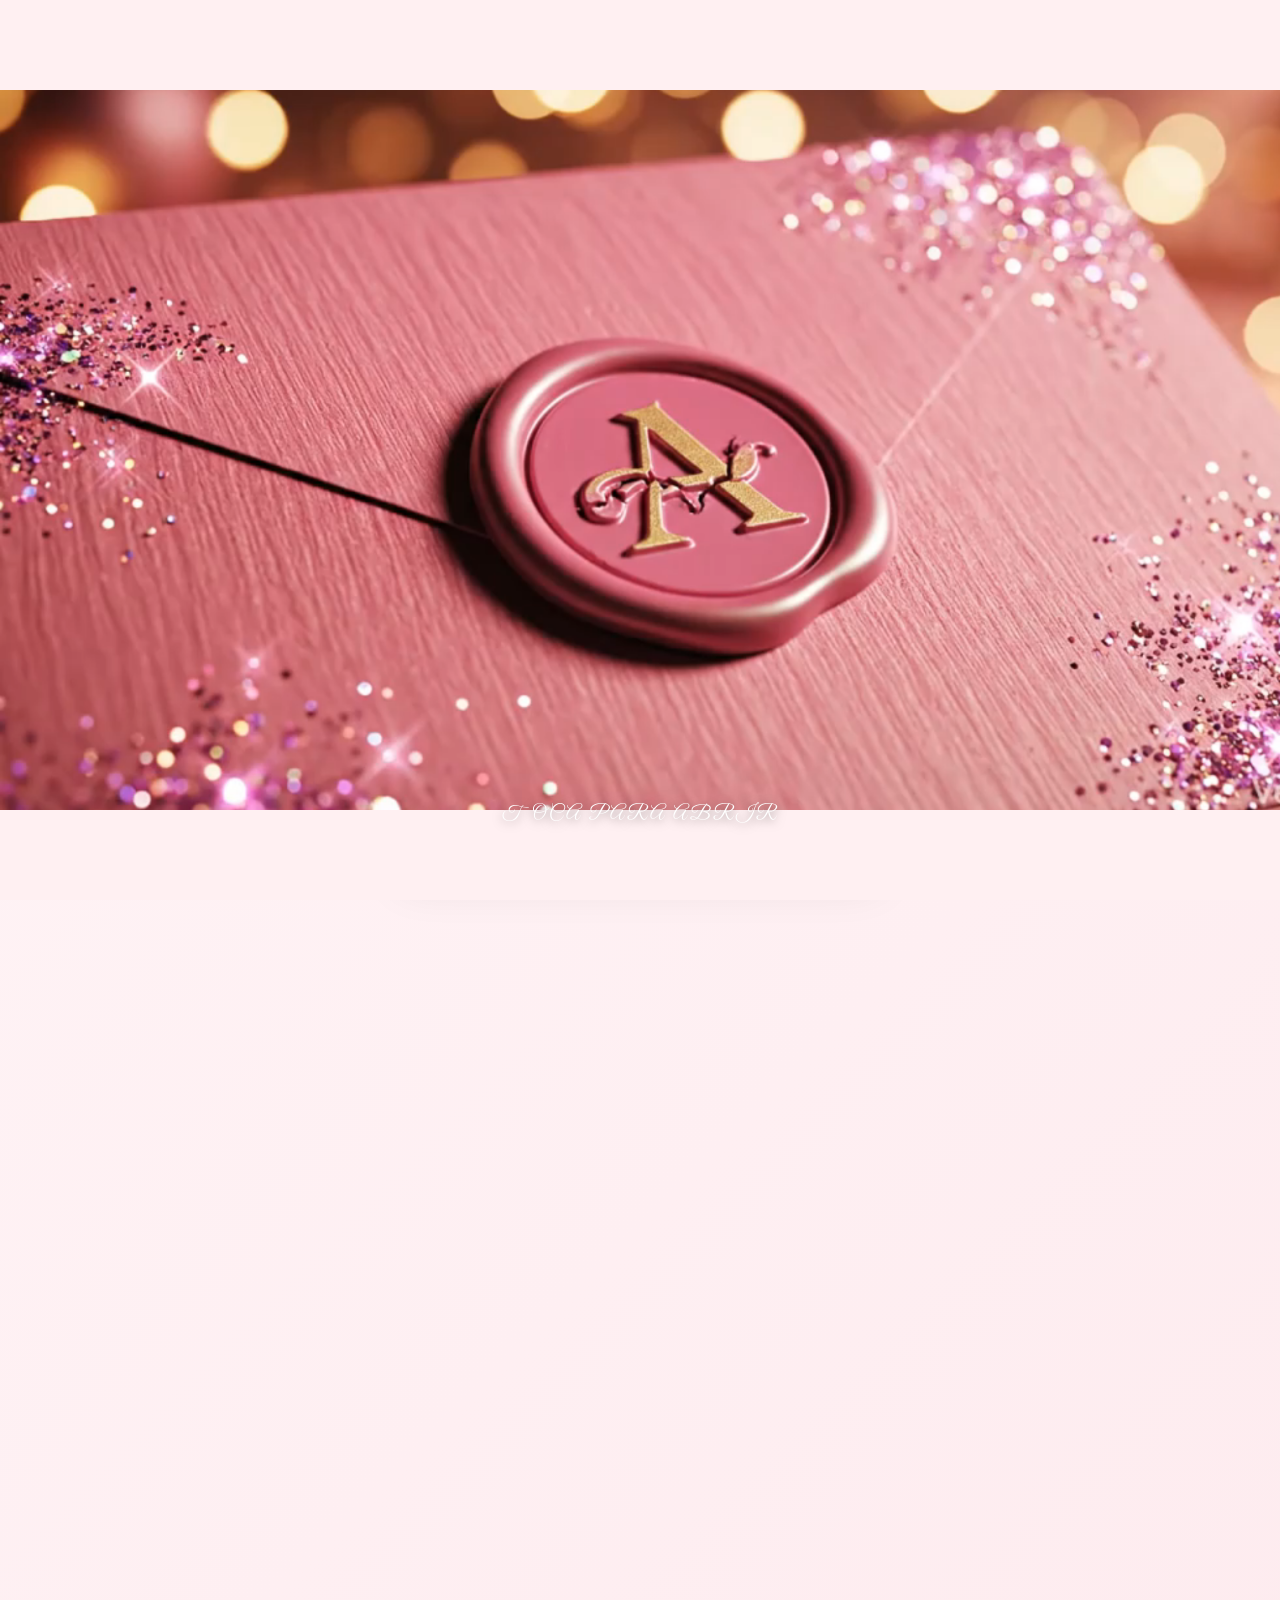
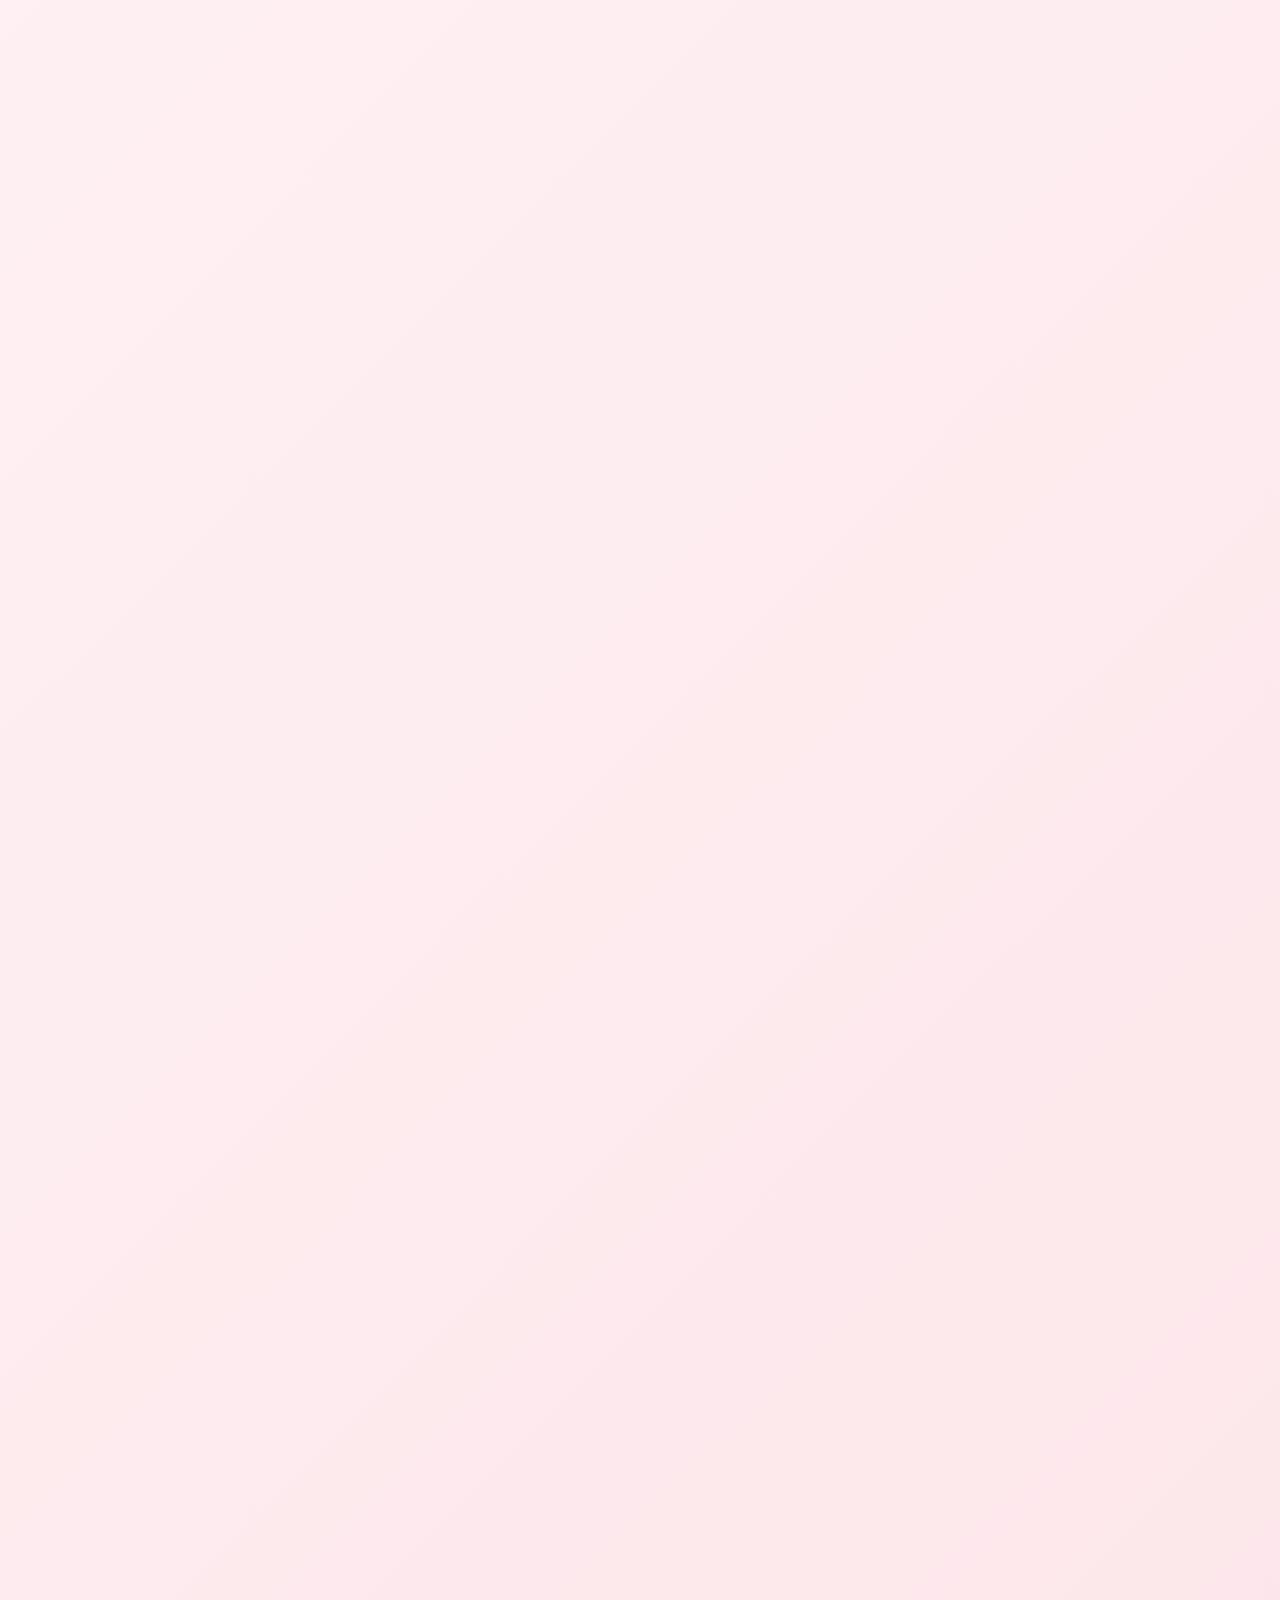
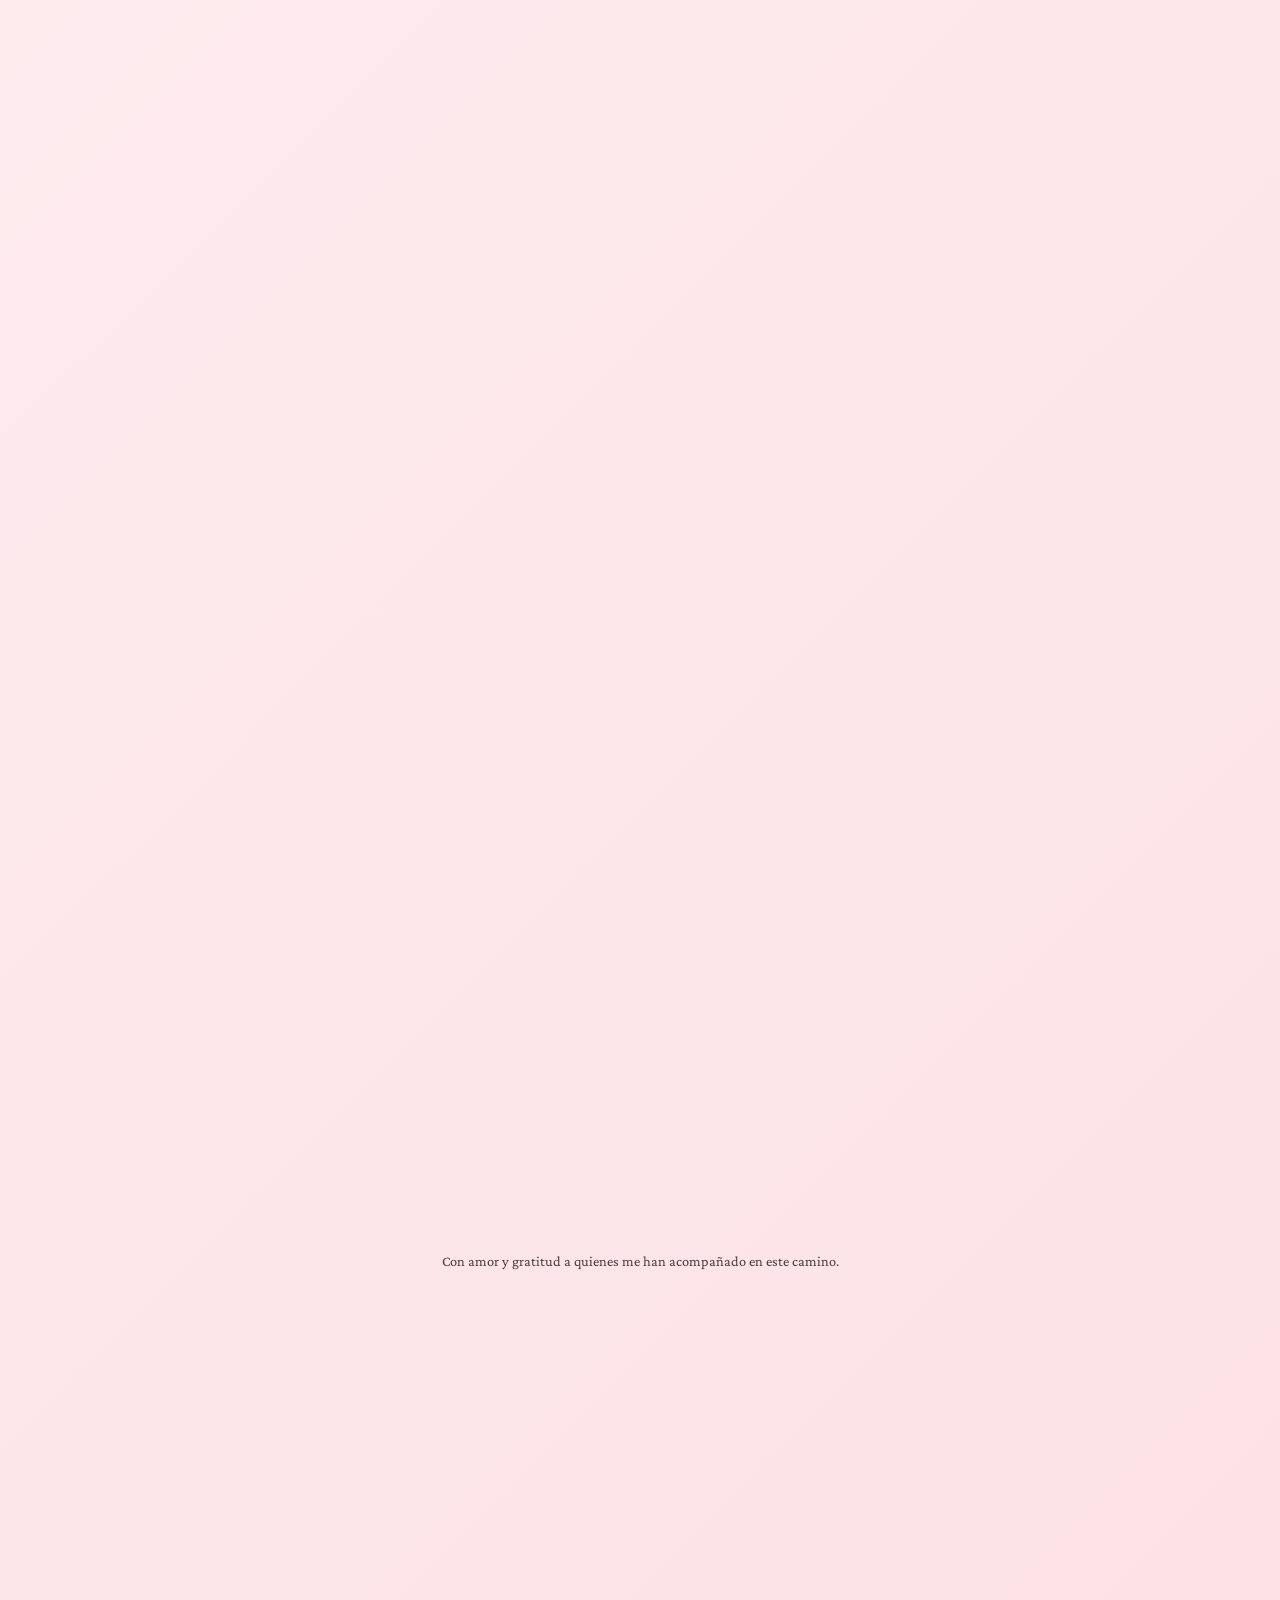
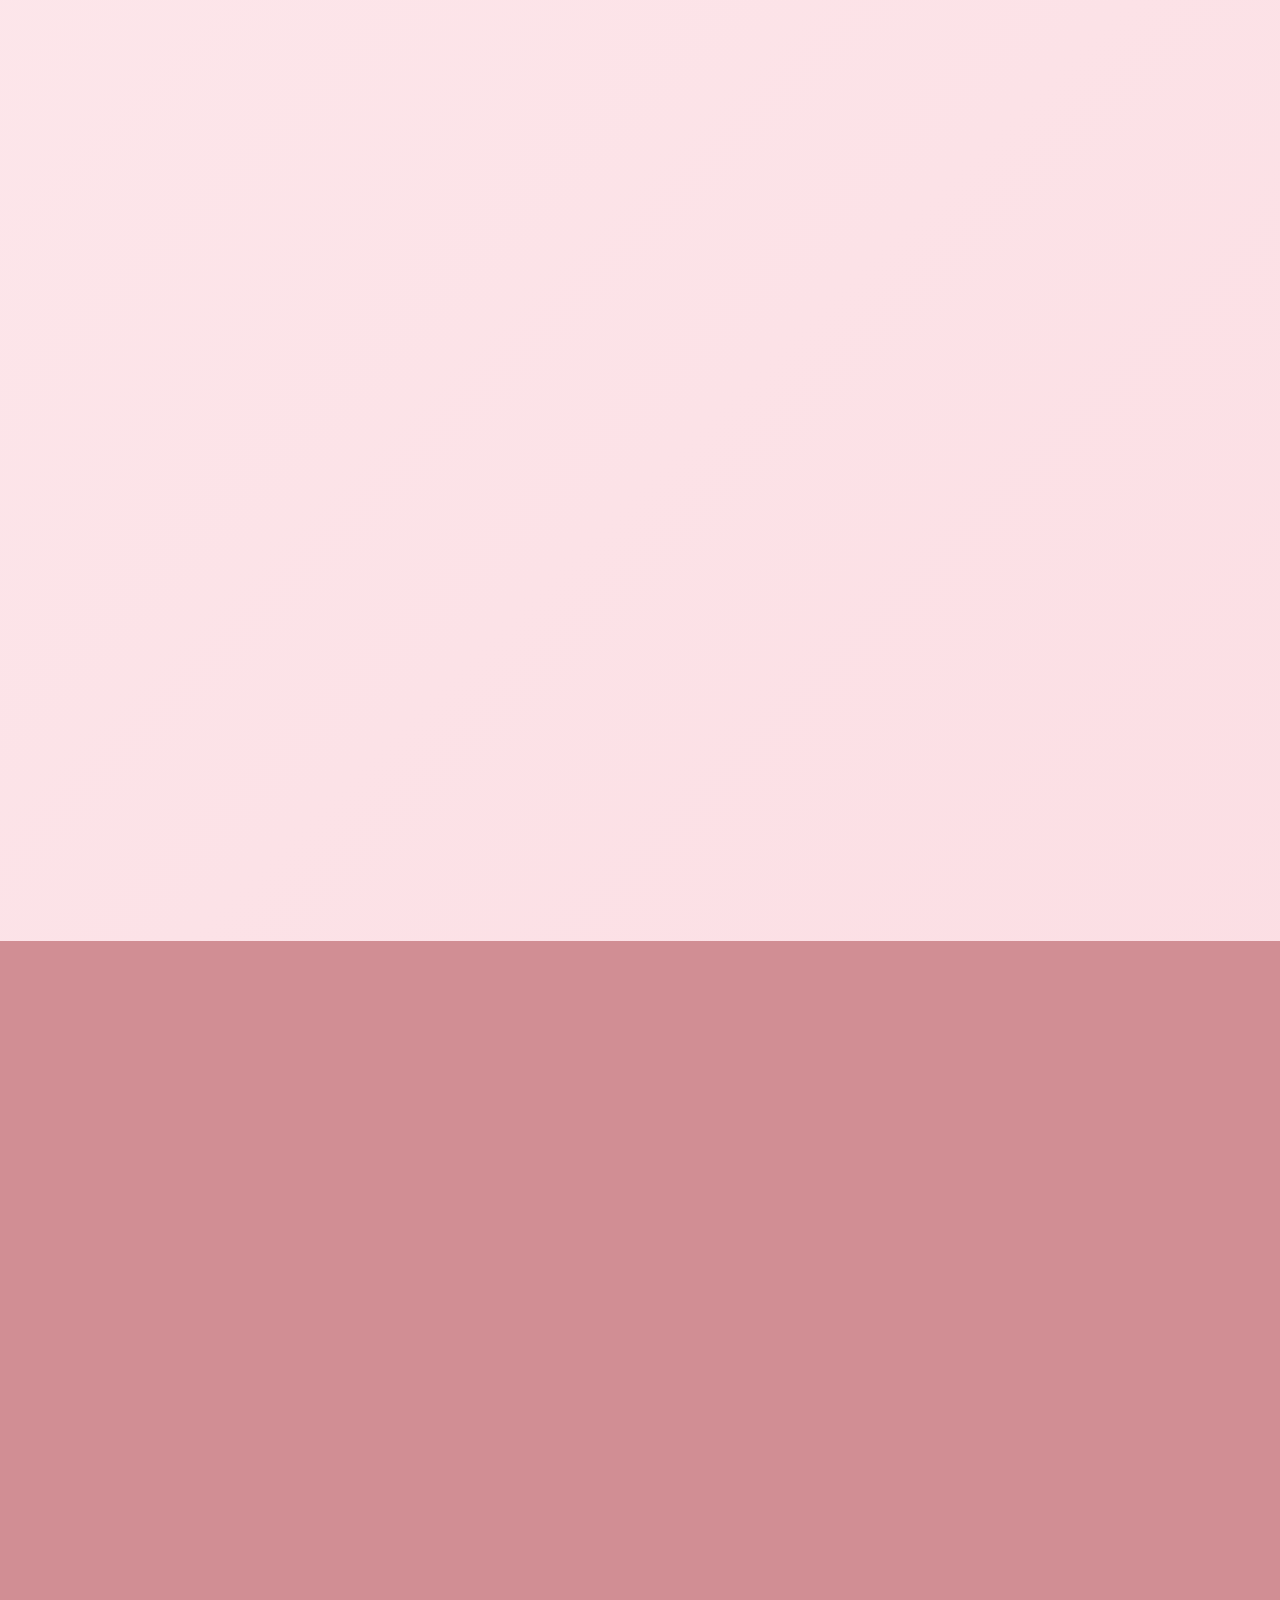
==== index.html @ c5f678ab "Restore guided tour feature adapted to current functionalities" ====
<!DOCTYPE html>
<html lang="es">
<head>
    <meta charset="UTF-8">
    <meta name="viewport" content="width=device-width, initial-scale=1.0">
    <title>Angela - Mis XV Años</title>
    
    <!-- Fonts -->
    <link rel="preconnect" href="https://fonts.googleapis.com">
    <link rel="preconnect" href="https://fonts.gstatic.com" crossorigin>
    <link href="https://fonts.googleapis.com/css2?family=Great+Vibes&family=Pinyon+Script&family=Montserrat:wght@300;400;500;600&family=Crimson+Pro:wght@400;600&display=swap" rel="stylesheet">
    
    <!-- Icons -->
    <link href="https://unpkg.com/boxicons@2.1.4/css/boxicons.min.css" rel="stylesheet">

    <!-- CSS -->
    <link rel="stylesheet" href="css/styles.css?v=final_robust">
    <!-- Driver.js CSS -->
    <link rel="stylesheet" href="https://cdn.jsdelivr.net/npm/driver.js@1.3.1/dist/driver.css"/>
    
    <!-- Meta tags SEO / Compartir -->
    <meta name="description" content="Te invito a celebrar conmigo este día tan especial. ¡Mis XV Años! - Angela Alegría">
    <meta property="og:title" content="¡Mis XV Años! - Angela Alegría">
    <meta property="og:description" content="Te invito a celebrar conmigo este día tan especial.">
    <meta property="og:image" content="https://5410m0n0c001.github.io/XVangelainvitacion/sobre.png">
    <meta property="og:image:width" content="1200">
    <meta property="og:image:height" content="630">
    <meta property="og:url" content="https://5410m0n0c001.github.io/XVangelainvitacion/">
    <meta property="og:type" content="website">
    <meta property="og:site_name" content="Invitación Angela">
    
    <!-- Twitter -->
    <meta name="twitter:card" content="summary_large_image">
    <meta name="twitter:title" content="¡Mis XV Años! - Angela Alegría">
    <meta name="twitter:description" content="Te invito a celebrar conmigo este día tan especial.">
    <meta name="twitter:image" content="https://5410m0n0c001.github.io/XVangelainvitacion/sobre.png">

    <!-- Favicon & Theme -->
    <link rel="icon" type="image/png" href="icono.png">
    <meta name="theme-color" content="#D18E94">
</head>
<body>
    
    <!-- Removed global lateral-decoration divs per section-based logic -->    
    <!-- Inline styles for old lateral logic removed -->

    <!-- Butterflies Container -->
    <div id="butterflies-container"></div>

    <!-- SOBRE DE CARTA - Pantalla de entrada -->
    <div class="envelope-screen" id="envelope-screen">
        <p class="envelope-hint">Toca para abrir</p>
        <video id="envelope-video" class="envelope-video" muted playsinline preload="auto" poster="sobre.png">
            <source src="sobre.mp4?v=final_robust" type="video/mp4">
        </video>
    </div>

    <!-- Navegación Flotante -->
    <nav class="floating-nav">
        <ul>
            <li><a href="#hero" class="active" title="Inicio"><i class='bx bx-home-heart'></i></a></li>
            <li><a href="#itinerario" title="Itinerario"><i class='bx bx-time-five'></i></a></li>
            <li><a href="#ubicacion" title="Ubicación"><i class='bx bx-map'></i></a></li>
            <li><a href="#codigo-vestimenta" title="Código"><i class='bx bx-closet' ></i></a></li>
            <li><a href="#padrinos" title="Padrinos"><i class='bx bx-group'></i></a></li>
            <li><a href="#mesa-regalos" title="Regalos"><i class='bx bx-gift'></i></a></li>
            <li><a href="#rsvp" title="Asistencia"><i class='bx bx-check-double'></i></a></li>
        </ul>
    </nav>

    <!-- Reproductor de Audio -->
    <button class="audio-btn" id="audio-btn" aria-label="Reproducir música">
        <video id="audio-btn-video" src="music2.mp4?v=final_robust" muted loop playsinline></video>
    </button>
    
    <!-- Botón Compartir Sticky -->
    <button class="share-btn-sticky" id="share-btn-sticky" aria-label="Compartir invitación">
        <img src="compartir.png" alt="Compartir" class="share-icon-img">
    </button>

    <audio id="bg-music" loop>
        <source src="music.mp3" type="audio/mpeg">
    </audio>

    <!-- Hojas decorativas flotantes -->
    <div class="leaf leaf-1"></div>
    <div class="leaf leaf-2"></div>
    <div class="leaf leaf-3"></div>

    <!-- Celebration Elements -->
    <div id="balloons-container" class="balloons-container"></div>
    <div class="sakura-container" id="sakura-container"></div>
    <audio id="celebration-sound">
        <source src="sonido.mp3" type="audio/mpeg">
    </audio>

    <main>
        <!-- SECCIÓN 1: HERO / PORTADA -->
        <section id="hero" class="hero-section">
            <div class="paper-texture-top"></div>
            
            <div class="hero-video-container">
                <!-- Video de portada (muted for autoplay, strict preloading for GitHub Pages) -->
                <video id="hero-video" class="hero-video" autoplay loop muted playsinline preload="auto">
                    <source src="portada.mp4?v=final_robust" type="video/mp4">
                </video>
            </div>

            <div class="hero-content text-center">
                <h1 class="names-cursive"><span id="type-name" class="typing-container"></span></h1>
                <p class="date-txt mt-3"><span id="type-line-2" class="typing-container"></span></p>
                
                <div class="date-highlight mt-4 mb-3">
                    <div class="day-num" style="font-size: 3.5rem; font-family: var(--font-head); line-height: 1;">18</div>
                    <div class="month-year" style="font-size: 1rem; text-transform: uppercase; letter-spacing: 2px; text-align: left; line-height: 1.2; border-left: 2px solid var(--primary-color); padding-left: 15px;">
                        Julio<br>2026
                    </div>
                </div>
            </div>
            
            <div class="paper-texture-bottom"></div>
        </section>

        <!-- Removed hero framing per user request -->

        <!-- SECCIÓN 2: CUENTA REGRESIVA -->
        <section id="fecha" class="countdown-section py-5" style="position: relative;">
            <div class="section-corner-container">
                <img src="esquinasuperiorizquierda.png" alt="" class="section-corner corner-tl">
                <img src="esquinasuperiorderecha.png" alt="" class="section-corner corner-tr">
                <img src="esquina1.png" alt="" class="section-corner corner-bl">
                <img src="esquina2.png" alt="" class="section-corner corner-br">
            </div>
            <div class="container text-center reveal">
                <h2 class="section-title text-reveal">Faltan</h2>
                <div class="countdown-container reveal">
                    <div class="time-box">
                        <span id="days" class="number">00</span>
                        <span class="label">Días</span>
                    </div>
                    <span class="colon">:</span>
                    <div class="time-box">
                        <span id="hours" class="number">00</span>
                        <span class="label">Horas</span>
                    </div>
                    <span class="colon">:</span>
                    <div class="time-box">
                        <span id="minutes" class="number">00</span>
                        <span class="label">Minutos</span>
                    </div>
                    <span class="colon">:</span>
                    <div class="time-box">
                        <span id="seconds" class="number">00</span>
                        <span class="label">Segundos</span>
                    </div>
                </div>

                <div class="calendar-dropdown-container mt-4 reveal">
                    <button class="btn-primary btn-add-calendar btn-zoom-pulse" id="calendar-btn">
                        <i class='bx bx-calendar-plus'></i> Agendar Día
                    </button>
                    <div class="calendar-options" id="calendar-options">
                        <a href="#" id="cal-google" class="cal-opt"><i class='bx bxl-google'></i> Google Calendar</a>
                        <a href="#" id="cal-outlook" class="cal-opt"><i class='bx bxl-windows'></i> Outlook</a>
                        <a href="#" id="cal-apple" class="cal-opt"><i class='bx bxl-apple'></i> Apple Calendar</a>
                    </div>
                </div>
            </div>
        </section>

        <!-- SECCIÓN 3: UBICACIÓN -->
        <section id="ubicacion" class="location-section py-5" style="position: relative;">
            <div class="section-corner-container">
                <img src="esquinasuperiorizquierda.png" alt="" class="section-corner corner-tl">
                <img src="esquinasuperiorderecha.png" alt="" class="section-corner corner-tr">
                <img src="esquina1.png" alt="" class="section-corner corner-bl">
                <img src="esquina2.png" alt="" class="section-corner corner-br">
            </div>
            <div class="container text-center reveal">
                <h2 class="section-title text-reveal">Dónde y Cuándo</h2>
                
                <div class="location-cards mt-4">
                    <div class="card event-card card-flip-up slide-in-right">
                        <div class="card-icon"><i class='bx bx-party'></i></div>
                        <h3 class="text-reveal">Recepción</h3>
                        <p class="time text-reveal">15:00 a 00:00 HRS</p>
                        <p class="place text-reveal">Jardín Villa Leona</p>
                        <p class="address text-reveal">C. San Luis 100, 62555 Jiutepec, Mor.</p>
                        
                        <!-- Botones de Acción Claros -->
                        <div class="location-actions mt-4">
                            <!-- Mapa Google Maps -->
                            <a href="https://maps.app.goo.gl/q9dAEyYGvqGTy2ja6?g_st=ac" target="_blank" class="location-btn-img reveal">
                                <span class="btn-legend mb-2">Toca para ver dirección</span>
                                <img src="ubica.png" alt="Ver Ubicación" class="zoom-hover">
                            </a>
    
                            <!-- Ubica tu mesa -->
                            <a href="mapa.html" class="btn-secondary btn-zoom-pulse reveal">
                                <i class='bx bx-cube-alt'></i> Ubica tu mesa
                            </a>
                        </div>
                    </div>
                </div>
            </div>
        </section>

        <!-- SECCIÓN: ITINERARIO -->
        <section id="itinerario" class="itinerario-section py-5" style="position: relative;">
            <div class="section-corner-container">
                <img src="esquinasuperiorizquierda.png" alt="" class="section-corner corner-tl">
                <img src="esquinasuperiorderecha.png" alt="" class="section-corner corner-tr">
                <img src="esquina1.png" alt="" class="section-corner corner-bl">
                <img src="esquina2.png" alt="" class="section-corner corner-br">
            </div>
            <div class="container text-center reveal">
                <h2 class="section-title">Minuto a Minuto</h2>
                <p class="mt-3 mb-5 text-muted">Acompáñanos en cada momento especial de nuestro gran día.</p>
                
                <div class="timeline">
                    <!-- Item 1 -->
                    <div class="timeline-item">
                        <div class="timeline-dot"></div>
                        <div class="timeline-content">
                            <i class='bx bx-church event-icon'></i>
                            <span class="time-tag">15:00 HRS</span>
                            <h3 class="event-title">Ceremonia Religiosa</h3>
                            <p class="event-desc">Misa de Acción de Gracias. Puntualidad recomendada.</p>
                        </div>
                    </div>

                    <!-- Item 2 -->
                    <div class="timeline-item">
                        <div class="timeline-dot"></div>
                        <div class="timeline-content">
                            <i class='bx bx-glass event-icon'></i>
                            <span class="time-tag">16:00 HRS</span>
                            <h3 class="event-title">Cóctel de Bienvenida</h3>
                            <p class="event-desc">Recepción y brindis de bienvenida en Jardín Villa Leona.</p>
                        </div>
                    </div>

                    <!-- Item 3 -->
                    <div class="timeline-item">
                        <div class="timeline-dot"></div>
                        <div class="timeline-content">
                            <i class='bx bx-restaurant event-icon'></i>
                            <span class="time-tag">17:00 HRS</span>
                            <h3 class="event-title">Banquete</h3>
                            <p class="event-desc">Degustación de nuestro menú seleccionado.</p>
                        </div>
                    </div>

                    <!-- Item 4 -->
                    <div class="timeline-item">
                        <div class="timeline-dot"></div>
                        <div class="timeline-content">
                            <i class='bx bx-party event-icon'></i>
                            <span class="time-tag">00:00 HRS</span>
                            <h3 class="event-title">Fin del Evento</h3>
                            <p class="event-desc">Agradecemos habernos acompañado en esta noche mágica.</p>
                        </div>
                    </div>
                </div>
            </div>
        </section>

        <!-- SECCIÓN 4: CÓDIGO DE VESTIMENTA -->
        <section id="codigo-vestimenta" class="dresscode-section py-5" style="position: relative;">
            <div class="section-corner-container">
                <img src="esquinasuperiorizquierda.png" alt="" class="section-corner corner-tl">
                <img src="esquinasuperiorderecha.png" alt="" class="section-corner corner-tr">
                <img src="esquina1.png" alt="" class="section-corner corner-bl">
                <img src="esquina2.png" alt="" class="section-corner corner-br">
            </div>
            <div class="container text-center reveal">
                <h2 class="section-title text-reveal">Código de Vestimenta</h2>
                <div class="dresscode-icon animate-dresscode-icon slide-in-left">
                    <img src="icono.png" alt="Código de Vestimenta" class="dresscode-icon-img scale-pulse">
                </div>
                <h3 class="dresscode-type mt-2">Formal (no etiqueta rigurosa)</h3>
                <p class="mt-2 text-muted">Colores libres</p>
                <p class="mt-1 text-xs" style="color: var(--accent-color); font-weight: 600;">* Se reserva el color rosa para la festejada</p>
                

            </div>
        </section>

        <!-- SECCIÓN: FAMILIA Y PADRINOS -->
        <section id="padrinos" class="padrinos-section py-5 section-fold" style="position: relative;">
            <div class="section-corner-container">
                <img src="esquinasuperiorizquierda.png" alt="" class="section-corner corner-tl">
                <img src="esquinasuperiorderecha.png" alt="" class="section-corner corner-tr">
                <img src="esquina1.png" alt="" class="section-corner corner-bl">
                <img src="esquina2.png" alt="" class="section-corner corner-br">
            </div>
             <div class="container text-center reveal-fold">
                <p class="subtitle text-sm mb-4">Con amor y gratitud a quienes me han acompañado en este camino.</p>

                <div class="padrinos-grid">
                    <!-- Mami -->
                    <div class="padrino-item reveal sequence-1">
                        <h4>Mami</h4>
                        <p>Nancy Becerra Rodriguez</p>
                    </div>

                    <!-- Abuelos -->
                    <div class="padrino-item reveal sequence-2">
                        <h4>Abuelos</h4>
                        <p>Juan Becerra Castañeda</p>
                        <p>Elia Rodriguez Suarez</p>
                    </div>

                    <!-- Padrinos -->
                    <div class="padrino-item reveal sequence-3">
                        <h4>Padrinos</h4>
                        <p>Edimael Becerra Rodriguez</p>
                        <p>Guadalupe Becerra Rodriguez</p>
                        <p>Maximino Quiñonez</p>
                    </div>
                </div>
             </div>
        </section>



        <!-- SECCIÓN 6: MESA DE REGALOS -->
        <section id="mesa-regalos" class="gifts-section py-5 text-center" style="position: relative;">
            <div class="section-corner-container">
                <img src="esquinasuperiorizquierda.png" alt="" class="section-corner corner-tl">
                <img src="esquinasuperiorderecha.png" alt="" class="section-corner corner-tr">
                <img src="esquina1.png" alt="" class="section-corner corner-bl">
                <img src="esquina2.png" alt="" class="section-corner corner-br">
            </div>
            <div class="container reveal">
                <div class="icon-large mb-3 slide-in-right">
                    <img id="gift-icon-png" src="regalo.png" alt="Regalo" class="scale-pulse" style="width: 100px; height: auto; animation: pulseLogo 3s infinite;">
                </div>
                <h2 class="section-title">Mesa de Regalos</h2>
                <p class="mt-3">Su presencia es nuestro mejor regalo, pero si desean tener un detalle con nosotros:</p>
                
                <div class="gift-options mt-4" style="display: flex; justify-content: center;">
                    <div class="gift-card reveal" style="max-width: 500px; width: 100%; border: 1px solid var(--secondary-color); background: rgba(255,255,255,0.6); backdrop-filter: blur(5px);">
                        <i class='bx bx-envelope' style="font-size: 3rem; color: var(--accent-color); margin-bottom: 15px; display: block;"></i>
                        <h4 style="font-family: var(--font-head); color: var(--primary-color); font-size: 1.8rem; margin-bottom: 10px;">Regalos pequeños o $obres</h4>
                        <p class="text-muted">Agradecemos de corazón cualquier detalle con el que deseen acompañar mi felicidad.</p>
                    </div>
                </div>

            </div>
        </section>


        <!-- SECCIÓN 7: ASISTENCIA (RSVP) -->
        <section id="rsvp" class="rsvp-section footer-section py-5 bg-dark" style="position: relative; overflow: hidden;">
            <div class="section-corner-container">
                <img src="esquinasuperiorizquierda.png" alt="" class="section-corner corner-tl">
                <img src="esquinasuperiorderecha.png" alt="" class="section-corner corner-tr">
                <img src="esquina1.png" alt="" class="section-corner corner-bl">
                <img src="esquina2.png" alt="" class="section-corner corner-br">
            </div>
            <div class="container text-center reveal text-white">
                <h2 class="section-title title-light">Confirma tu Asistencia</h2>
                <p class="mt-3 mb-4">Por favor envíanos un mensaje antes del 15 de Mayo del 2026 para confirmar tu lugar.</p>
                
                <a href="https://rsvpangela.wordpress.com/confirmacion/" target="_blank" class="rsvp-custom-btn reveal">
                    <span class="rsvp-label">Haz clic para confirmar</span>
                    <img src="confirma.png" alt="Confirmar Asistencia" class="rsvp-img-btn zoom-hover">
                </a>
            </div>
        </section>

    </main>

    <!-- Album Visor (Modal) -->
    <div id="album-visor" class="album-visor-container">
        <span class="visor-close" id="visor-close">&times;</span>
        <img class="visor-content" id="visor-img">
        <div id="visor-caption"></div>
    </div>

    <!-- Smart Landing Overlay for QR -->
    <div id="qr-camera-overlay" class="qr-overlay-screen" style="display:none;">
        <div class="qr-overlay-content">
            <h1 class="names">Angela</h1>
            <p>¡Ayúdanos a capturar este momento!</p>
            <button id="btn-qr-take-photo" class="btn-camera mt-4">
                <i class='bx bx-camera'></i> Abrir Cámara
            </button>
            <button id="btn-qr-skip" class="btn-skip mt-3">Ver Invitación</button>
        </div>
    </div>
    
    <!-- QR Code Library -->
    <script src="https://cdnjs.cloudflare.com/ajax/libs/qrcodejs/1.0.0/qrcode.min.js"></script>
    
    <!-- Driver.js -->
    <script src="https://cdn.jsdelivr.net/npm/driver.js@1.3.1/dist/driver.js.iife.js"></script>

    <!-- JS Scripts -->
    <script src="js/script.js?v=final_robust"></script>
</body>
</html>
---- css/styles.css ----
/* VARIABLES ======================================== */
:root {
    --primary-color: #D18E94; /* Dusty Pink from Reference */
    --secondary-color: #E5B8BB; /* Soft Blush */
    --accent-color: #C5A059; /* Gold/Bronze */
    --bg-color-main: #FFF0F2; /* Creamy Blush */
    --text-color: #4A3B3C; /* Dark Rose Taupe */
    --text-light: #8E7A7C;
    --white: #ffffff;
    
    --font-head: 'Great Vibes', cursive;
    --font-body: 'Crimson Pro', serif;
    --font-accent: 'Crimson Pro', serif;
    
    --transition: all 0.5s cubic-bezier(0.4, 0, 0.2, 1);
}

/* RESET & BASE ======================================== */
*, *::before, *::after {
    box-sizing: border-box !important;
}
html, body {
    margin: 0;
    padding: 0;
    overflow-x: hidden !important; /* Force no horizontal scroll */
    width: 100%; /* Use 100% instead of 100vw to avoid scrollbar width bugs causing overflow */
    position: relative;
    max-width: 100%;
    -webkit-overflow-scrolling: touch; /* Smooth momentum scroll on iOS */
}

/* CRITICAL: Prevent images/videos/elements from blocking scroll */
img, video, .corner-img, .hero-video, .gift-logo, .dresscode-icon-img,
.rsvp-img-btn, .ubica-btn-img, .qr-code-img, .photo-gallery-latest,
.photo-gallery-grid img, .store-btn-logo, .album-visor-container {
    touch-action: pan-y !important; /* Allow vertical scroll through these elements */
    -webkit-user-drag: none; /* Prevent drag on desktop */
    user-select: none;
    pointer-events: auto; /* Allow clicks, but pan-y ensures scroll works too */
}

/* Decorative non-interactive elements should NOT block scroll or clicks below them */
.corner-img, .leaf, .balloons-container, .hero-video {
    pointer-events: none !important;
}

video {
    pointer-events: none; /* Video is decorative, let scroll pass through */
}

body {
    font-family: var(--font-body);
    background: linear-gradient(135deg, #fff5f7 0%, #fbdce2 100%);
    color: var(--text-color);
    line-height: 1.6;
    touch-action: pan-y; /* Ensure scroll always works */
}

h1, h2, h3, h4, .names, .section-title {
    font-family: var(--font-head);
    font-weight: 400;
}

.names {
    color: var(--accent-color); /* Premium Gold for the full name */
    font-size: clamp(3rem, 10vw, 5rem); /* Dynamic sizing */
    letter-spacing: 1px;
}

.names {
    color: var(--accent-color); /* Premium Gold for the full name */
}

.initial-enlarged {
    text-transform: lowercase;
    display: inline-block;
    /* Color inherited from .names */
    font-size: 2.2em; /* Balanced scale */
    line-height: 0.8;
    vertical-align: baseline;
    font-weight: 300 !important;
    margin-right: -0.05em;
}

a {
    text-decoration: none;
    color: inherit;
}

ul {
    list-style: none;
}

/* UTILITIES ======================================== */
.container {
    width: 100%;
    max-width: 1000px;
    margin: 0 auto;
    padding: 0 15px;
}

@media (max-width: 768px) {
    .container {
        padding: 0 45px; /* Keeps text fully inside the lateral.png borders on mobile */
    }
}

.text-center { text-align: center; }
.mt-2 { margin-top: 15px; }
.mt-3 { margin-top: 25px; }
.mt-4 { margin-top: 40px; }
.mt-5 { margin-top: 60px; }
.mb-3 { margin-bottom: 25px; }
.mb-4 { margin-bottom: 40px; }
.py-5 { padding: 100px 0; } /* More generous breathing room for senior feel */
.text-xs { font-size: 0.8rem; }
.text-sm { font-size: 0.9rem; }
.text-muted { color: var(--text-light); }

.bg-light-green { background-color: #f2f5ef; }
.bg-dark { background-color: var(--primary-color); }

/* BUTTONS */
.btn-primary, .btn-secondary, .btn-whatsapp, .store-btn {
    display: inline-block;
    padding: 14px 35px;
    border-radius: 15px; /* Soft rounded edges as requested */
    font-family: var(--font-body);
    font-weight: 500;
    letter-spacing: 1.5px;
    text-transform: uppercase;
    font-size: 0.8rem;
    transition: var(--transition);
    cursor: pointer;
    border: none;
    position: relative;
    overflow: hidden;
}

.btn-primary {
    background-color: var(--primary-color);
    color: var(--white);
    box-shadow: 0 4px 15px rgba(209, 142, 148, 0.2);
}

.btn-primary:hover {
    background-color: var(--accent-color);
    transform: translateY(-3px);
    box-shadow: 0 8px 25px rgba(197, 160, 89, 0.3);
}

.btn-secondary {
    background-color: var(--white);
    color: var(--primary-color);
    border: 1px solid var(--secondary-color);
    display: flex;
    align-items: center;
    justify-content: center;
    gap: 8px;
    margin: 15px auto 0;
}

.location-btn-img {
    display: block;
    margin: 30px auto 0;
    text-align: center;
    transition: transform 0.4s ease;
}

.location-btn-img:hover {
    transform: scale(1.05);
}

.location-btn-img img {
    max-width: 160px !important;
    height: auto;
    mix-blend-mode: multiply; /* Helps blend with background if png has slight artifacts */
}

.btn-secondary:hover {
    background-color: var(--bg-color-main);
    transform: translateY(-2px);
}

.btn-whatsapp {
    background-color: #25D366;
    color: white;
    box-shadow: 0 4px 15px rgba(37, 211, 102, 0.3);
    display: flex;
    align-items: center;
    justify-content: center;
    gap: 8px;
    margin: 0 auto;
    width: fit-content;
}

.btn-whatsapp:hover {
    background-color: #1ebe5d;
    transform: translateY(-2px);
}

.btn-sm {
    padding: 8px 15px;
    font-size: 0.75rem;
}

/* ENVELOPE SCREEN ======================================== */
.envelope-screen {
    position: fixed;
    top: 0;
    left: 0;
    width: 100%;
    height: 100%;
    background-image: linear-gradient(rgba(255, 240, 242, 0.8), rgba(255, 240, 242, 0.8)), url('../fondopapel.jpg');
    background-color: var(--bg-color-main);
    background-size: cover;
    background-position: center;
    z-index: 9999;
    display: flex;
    flex-direction: column;
    justify-content: center;
    align-items: center;
    cursor: pointer;
    transition: opacity 1.5s ease, visibility 1.5s ease;
}

.envelope-screen.hidden {
    opacity: 0;
    visibility: hidden;
    pointer-events: none;
}

.envelope-video {
    width: 100%;
    height: 100%;
    object-fit: contain;
    background-color: transparent;
    pointer-events: none;
    /* Removed opacity: 0 to show first frame immediately */
}

.envelope-hint {
    position: absolute;
    bottom: 50px;
    left: 50%;
    transform: translateX(-50%);
    font-family: var(--font-head);
    font-size: 1.2rem;
    color: #fff;
    letter-spacing: 3px;
    text-transform: uppercase;
    text-shadow: 0 2px 10px rgba(0,0,0,0.5);
    z-index: 10;
    pointer-events: none;
    animation: hintPulse 2s ease-in-out infinite;
}

@keyframes hintPulse {
    0%, 100% { opacity: 0.8; transform: translateX(-50%) scale(1); }
    50% { opacity: 0.4; transform: translateX(-50%) scale(0.95); }
}

@media (max-width: 768px) {
    .envelope-hint {
        font-size: 0.9rem;
    }
    .envelope-video {
        height: auto;
        width: 100%;
        max-width: 95%; /* Float it nicely to avoid touching screen edges */
        object-fit: contain;
        background-color: transparent;
        border-radius: 15px; /* Premium floating card look */
        box-shadow: 0 15px 40px rgba(0,0,0,0.15);
    }
}

/* FLOATING NAV ======================================== */
.floating-nav {
    position: fixed;
    bottom: 15px;
    left: 50%;
    transform: translateX(-50%);
    background: rgba(255, 255, 255, 0.98);
    backdrop-filter: blur(15px);
    -webkit-backdrop-filter: blur(15px);
    padding: 5px 10px;
    border-radius: 50px;
    box-shadow: 0 10px 40px rgba(0,0,0,0.25);
    z-index: 9999; 
    width: fit-content;
    max-width: 95vw; 
    border: 1px solid rgba(85, 107, 47, 0.2);
    display: none; /* Initially hidden */
}

body.ui-visible .floating-nav {
    display: block;
}

@media (max-width: 768px) {
    .floating-nav {
        bottom: 10px;
        padding: 4px 6px;
    }
    .floating-nav ul {
        gap: 2px;
    }
    .floating-nav ul li a {
        font-size: 1rem;
        padding: 5px;
        width: 30px;
        height: 30px;
    }
}

.floating-nav ul {
    display: flex;
    gap: 8px; /* Tighter for mobile by default */
    justify-content: center;
    align-items: center;
}

.floating-nav a {
    display: flex;
    align-items: center;
    justify-content: center;
    width: 40px;
    height: 40px;
    border-radius: 50%;
    color: var(--text-light);
    font-size: 1.2rem;
    transition: var(--transition);
}

.floating-nav a:hover, .floating-nav a.active {
    background-color: var(--primary-color);
    color: var(--white);
    box-shadow: 0 4px 10px rgba(85, 107, 47, 0.3);
}

/* AUDIO BUTTON ======================================== */
/* AUDIO PLAYER ======================================== */
/* FLOATING ACTION BUTTONS (Audio & Share) */
.audio-btn, .share-btn-sticky {
    position: fixed;
    right: 20px;
    width: 48px;
    height: 48px;
    background-color: var(--white);
    border-radius: 50%;
    display: flex;
    justify-content: center;
    align-items: center;
    cursor: pointer;
    box-shadow: 0 4px 20px rgba(0,0,0,0.15);
    z-index: 99999;
    transition: all 0.4s cubic-bezier(0.175, 0.885, 0.32, 1.275), opacity 1s ease, visibility 1s ease;
    border: 2px solid var(--primary-color);
    /* Initial state: Hidden */
    opacity: 0;
    visibility: hidden;
    pointer-events: none;
}

.ui-visible .audio-btn, 
.ui-visible .share-btn-sticky {
    opacity: 1 !important;
    visibility: visible !important;
    pointer-events: auto !important;
}

.audio-btn { 
    top: 20px; 
    width: 195px; /* Adjust to oval shape - was 65px */
    height: 126px; /* was 42px */
    border-radius: 75px; /* Makes it pill shaped/oval - was 25px */
    padding: 0;
    overflow: hidden; /* Clips the video inside */
    background-color: #000; /* Dark background under video */
}

#audio-btn-video {
    width: 100%;
    height: 100%;
    object-fit: cover;
    pointer-events: none;
}

.share-btn-sticky { 
    top: auto; 
    bottom: 90px; /* Elevated slightly more for visibility */
    right: 20px;
    background: transparent !important;
    border: none !important;
    box-shadow: none !important;
    padding: 0;
    z-index: 9995; /* Just below floating-nav but above content */
    /* Initial state hidden via shared selector above */
}

.share-icon-img {
    width: 60px; 
    height: 60px;
    object-fit: contain;
    filter: drop-shadow(0 6px 20px rgba(0,0,0,0.5));
    transition: transform 0.3s ease;
}

/* DESKTOP RESIZE FOR SHARE ICON */
@media (min-width: 992px) {
    .share-btn-sticky {
        width: 100px;
        height: 100px;
        right: 40px;
        bottom: 120px;
    }
    .share-icon-img {
        width: 100% !important;
        height: 100% !important;
    }
}

@media (max-width: 768px) {
    .audio-btn {
        width: 70px; /* Reduced to avoid competing with hero */
        height: 45px; 
        top: 50px; /* Lowered slightly */
        right: 10px;
    }
    
    .share-icon-img {
        width: 125px; /* Stay same (Large) on mobile */
        height: 125px;
    }
}

@media (max-width: 768px) {
    .share-icon-img {
        width: 110px;
        height: 110px;
    }
}

.share-btn-sticky:hover .share-icon-img {
    transform: scale(1.1) rotate(5deg);
}

.share-icon-qr-img {
    width: 20px;
    height: 20px;
    margin-right: 8px;
    object-fit: contain;
    vertical-align: middle;
}

.audio-btn.playing {
    background-color: var(--primary-color);
    animation: pulseLoop 4s infinite;
}

/* Share button inside nav */
.share-btn-nav i {
    font-size: 1.3rem;
}

@keyframes pulseLoop {
    0% { box-shadow: 0 0 0 0 rgba(85, 107, 47, 0.4); }
    70% { box-shadow: 0 0 0 10px rgba(85, 107, 47, 0); }
    100% { box-shadow: 0 0 0 0 rgba(85, 107, 47, 0); }
}

/* Typing Effect styles */
.typing-container.active {
    visibility: visible; /* Show when reveal observer triggers */
}

.typing-cursor-blink {
    animation: cursorBlink 0.8s infinite;
}

@keyframes cursorBlink {
    0%, 100% { opacity: 1; }
    50% { opacity: 0; }
}

.typing-container::after {
    content: '|';
    margin-left: 2px;
    color: var(--primary-color);
    animation: cursorBlink 0.8s infinite;
}

.names-cursive .typing-container::after {
    display: none;
}

/* SAKURA PETAL ANIMATION ======================================== */
.sakura-container {
    position: fixed;
    top: 0;
    left: 0;
    width: 100%;
    height: 100%;
    pointer-events: none;
    z-index: 5;
    overflow: hidden;
}

.petal {
    position: absolute;
    background: #fbdce2;
    border-radius: 150% 0 150% 0;
    opacity: 0.7;
    animation: fall linear infinite;
}

@keyframes fall {
    0% {
        top: -10%;
        transform: translateX(0) rotate(0deg);
    }
    100% {
        top: 110%;
        transform: translateX(100px) rotate(360deg);
    }
}

/* Slide-In Animations */
.slide-in-left {
    opacity: 0;
    transform: translateX(-100px);
    transition: all 0.8s cubic-bezier(0.25, 0.46, 0.45, 0.94);
}

.slide-in-right {
    opacity: 0;
    transform: translateX(100px);
    transition: all 0.8s cubic-bezier(0.25, 0.46, 0.45, 0.94);
}

.active.slide-in-left, .active.slide-in-right {
    opacity: 1;
    transform: translateX(0);
}

/* Zoom-Pulse Animation */
.btn-zoom-pulse {
    opacity: 0;
    transform: scale(0);
    transition: all 0.6s cubic-bezier(0.175, 0.885, 0.32, 1.275);
}

.active.btn-zoom-pulse {
    opacity: 1;
    transform: scale(1);
    animation: pulseVibrate 2.5s infinite 1s;
}

@keyframes pulseVibrate {
    0%, 100% { transform: scale(1); }
    10% { transform: scale(1.05); }
    20% { transform: scale(1); }
    30% { transform: scale(1.03); }
    40% { transform: scale(1); }
}

/* Button & Legend styles */
.btn-legend {
    position: relative; /* Changed from absolute to flow better with image button */
    display: block;
    font-size: 0.75rem;
    color: var(--primary-color);
    font-weight: 700;
    margin: 10px auto 0;
    font-style: italic;
    letter-spacing: 0.5px;
    background: rgba(255, 255, 255, 0.7);
    padding: 4px 15px;
    border-radius: 20px;
    backdrop-filter: blur(5px);
    border: 1px solid var(--secondary-color);
    white-space: nowrap;
    opacity: 0.9;
    pointer-events: none;
    z-index: 5;
    width: fit-content;
}

.rsvp-custom-btn .btn-legend {
    bottom: 20px;
    background: rgba(0,0,0,0.6);
    color: white;
    border-color: rgba(255,255,255,0.2);
}

/* HERO SECTION ======================================== */
.hero-section {
    width: 100%;
    position: relative;
    padding: 0 !important;
    margin: 0 !important;
    overflow: visible; /* CRITICAL: Prevent title clipping on desktop */
    background-image: linear-gradient(rgba(255, 240, 242, 0.85), rgba(255, 240, 242, 0.85)), url('../fondopapel.jpg');
    background-color: var(--bg-color-main);
    background-size: cover;
    background-position: center;
    display: flex;
    flex-direction: column;
    align-items: center;
}

.hero-video-container {
    width: 100%;
    aspect-ratio: 16 / 9;
    position: relative;
    overflow: hidden;
    z-index: 1;
    background: transparent;
}

@media (max-width: 768px) {
    .hero-video-container {
        aspect-ratio: 16 / 9; /* Perfectly matches video without leaving artificial background gaps, while preventing 0-height collapse */
        width: 100vw;
        max-width: 100%;
        margin: 0;
        border-radius: 0;
        box-shadow: none;
        background: transparent;
    }
    .hero-video {
        height: auto !important; /* overrides previous height: 100% */
    }
}

.hero-video {
    width: 100%;
    height: 100%;
    display: block;
    object-fit: contain; /* Full display, no cropping */
    object-position: center;
    transition: opacity 1.5s ease;
}

.hero-content {
    background: rgba(255, 255, 255, 0.4); /* Esmerilado Translucido */
    backdrop-filter: blur(12px);
    -webkit-backdrop-filter: blur(12px);
    padding: 20px 30px;
    border-radius: 8px; /* Sharper edges as per standard luxury card styling */
    box-shadow: 0 15px 45px rgba(0,0,0,0.1);
    z-index: 10;
    width: 80%;
    max-width: 480px;
    position: absolute;
    left: 50%;
    transform: translate(-50%, -50%);
    border: 1px solid rgba(255, 255, 255, 0.7);
    text-align: center;
    transition: var(--transition);
    /* Choreographed slide-down anchor */
    animation: slideDownAnchor 2.5s cubic-bezier(0.22, 1, 0.36, 1) 1s both;
}

.names {
    color: var(--accent-color) !important;
    font-weight: 700;
}


.names-cursive {
    font-family: 'Pinyon Script', cursive;
    color: #B8913E;
    font-size: clamp(1.55rem, 4.8vw, 3rem);
    font-weight: 400;
    margin: 0 auto;
    line-height: 1.15;
    min-height: 1.2em;
    text-align: center;
    -webkit-text-stroke: 0.3px #A07830;
    text-shadow: 0 1px 3px rgba(140, 100, 30, 0.25);
}

@keyframes slideDownAnchor {
    0% { top: 30%; opacity: 0; transform: translate(-50%, -50%); }
    /* Anchors exactly at the borderline between hero and countdown */
    100% { top: 100%; opacity: 1; transform: translate(-50%, -50%); }
}

@media (max-width: 768px) {
    .hero-content {
        animation: slideDownAnchorMobile 2.5s cubic-bezier(0.22, 1, 0.36, 1) 0.5s both;
        width: 85%;
        padding: 5px 10px;
        position: absolute;
        left: 50%;
        margin-top: 0;
        transform: translate(-50%, -50%) scale(0.85);
        transform-origin: center center;
    }
    .names-cursive {
        font-size: 2.2rem;
    }
    @keyframes slideDownAnchorMobile {
        0% { top: 30%; opacity: 0; transform: translate(-50%, -50%) scale(0.65); }
        /* Anchors exactly at the borderline between hero and countdown with reduced size */
        100% { top: 100%; opacity: 1; transform: translate(-50%, -50%) scale(0.65); }
    }
}

/* Desktop refinements */
@media (min-width: 992px) {
    .hero-content {
        padding: 40px 50px;
    }
}

/* HERO BOTTOM CORNERS - REMOVED PER USER REQUEST */
.hero-bottom-corners {
    display: none;
}

/* DECORATIVE CORNERS (Standard 4-Corner System) ======================================== */
.section-corner-container {
    position: absolute;
    top: 0;
    left: 0;
    width: 100%;
    height: 100%;
    pointer-events: none;
    z-index: 5;
}

.section-corner {
    position: absolute;
    width: 15vw;
    max-width: 160px;
    height: auto;
    filter: drop-shadow(0 5px 15px rgba(0,0,0,0.08));
    opacity: 0; 
    transition: opacity 1.2s ease, transform 1.2s ease;
}

/* Intersection Observer Class */
.section-corner.reveal-corner {
    opacity: 0.9;
}

/* Orientation: Roses pointing according to user-provided images (NO TRANSFORM needed) */
.corner-tl { top: 0; left: 0; transform: none; }
.corner-tr { top: 0; right: 0; transform: none; }
.corner-bl { bottom: 0; left: 0; transform: none; }
.corner-br { bottom: 0; right: 0; transform: none; }

@media (max-width: 768px) {
    .section-corner { width: 22vw; }
}

/* DECORATIVE LATERALS (Bound to Section Corners explicitly) ======================================== */
.section-corner-container {
    position: absolute;
    top: 0; left: 0; right: 0; bottom: 0;
    pointer-events: none;
    z-index: 10;
}

/* Lateral Vines (lateral.png) - REMOVED PER USER REQUEST to eliminate desktop margins */
.section-corner-container::before,
.section-corner-container::after {
    display: none; /* Hide on all devices to match the "perfect" mobile version */
    content: '';
    position: absolute;
    top: 80px; /* offset clear from top floral frame */
    bottom: 80px; /* offset clear from bottom floral frame */
    width: 60px;
    background-image: url('../lateral.png');
    background-repeat: repeat-y;
    background-size: 100% auto;
    opacity: 0.6;
    animation: breezeEffect 12s ease-in-out infinite;
    pointer-events: none;
}




/* BODY-LEVEL FRAMING CORNERS (Escuadras) */
.body-frame {
    position: absolute;
    z-index: 5;
    pointer-events: none;
    width: 22vw;
    max-width: 200px;
    height: auto;
    filter: drop-shadow(0 5px 15px rgba(0,0,0,0.1));
    opacity: 0.9;
    animation: breezeEffect 8s ease-in-out infinite;
}

.frame-tl { top: -10px; left: -10px; }
.frame-tr { top: -10px; right: -10px; transform: scaleX(-1); }
.frame-bl { bottom: -10px; left: -10px; transform: scaleY(-1); }
.frame-br { bottom: -10px; right: -10px; transform: rotate(180deg); }

@media (max-width: 768px) {
    .body-frame { width: 35vw; max-width: 130px; }
    .corner-img { display: none !important; }
}

/* BUTTERFLY ANIMATION ======================================== */
.butterfly {
    position: fixed;
    width: 40px;
    height: auto;
    z-index: 20;
    pointer-events: none;
    opacity: 0;
}

@keyframes flyNatural {
    0% { transform: translate(0, 100vh) rotate(0deg) scale(0.5); opacity: 0; }
    10% { opacity: 0.8; }
    90% { opacity: 0.8; }
    100% { transform: translate(var(--translateX), -120vh) rotate(var(--rotate)) scale(1.2); opacity: 0; }
}

@keyframes wingFlap {
    0%, 100% { transform: scaleX(1); }
    50% { transform: scaleX(0.2); }
}

/* BREEZE EFFECT for corners/laterals */
@keyframes breezeEffect {
    0%, 100% { transform: rotate(0deg) scale(1); }
    50% { transform: rotate(1.5deg) scale(1.01); }
}

.animate-breeze {
    animation: breezeEffect 8s ease-in-out infinite;
}


/* Corner entrance animations */
.animate-corner-tl {
    animation: slideInTopLeft 1.2s cubic-bezier(0.25, 0.8, 0.25, 1) 0.5s both,
               floatCorner 4s ease-in-out 1.7s infinite;
}

.animate-corner-br {
    animation: slideInBottomRight 1.2s cubic-bezier(0.25, 0.8, 0.25, 1) 0.8s both,
               floatCornerReverse 4s ease-in-out 2s infinite;
}

@keyframes slideInTopLeft {
    0% {
        opacity: 0;
        transform: translate(-60px, -60px) scale(0.5);
    }
    100% {
        opacity: 1;
        transform: translate(0, 0) scale(1);
    }
}

@keyframes slideInBottomRight {
    0% {
        opacity: 0;
        transform: translate(60px, 60px) scale(0.5) scaleX(-1);
    }
    100% {
        opacity: 1;
        transform: translate(0, 0) scale(1) scaleX(-1);
    }
}

@keyframes floatCorner {
    0%, 100% { transform: translate(0, 0) scale(1); }
    50% { transform: translate(3px, 3px) scale(1.02); }
}

@keyframes floatCornerReverse {
    0%, 100% { transform: translate(0, 0) scale(1) scaleX(-1); }
    50% { transform: translate(-3px, -3px) scale(1.02) scaleX(-1); }
}

/* Torn paper effect placeholders (using SVG backgrounds generally, but using borders for simplicity first) */
.paper-texture-top, .paper-texture-bottom, .paper-rip-top, .paper-rip-bottom {
    position: absolute;
    left: 0;
    width: 100%;
    height: 30px;
    z-index: 10;
    pointer-events: none;
}
/* We simulate a torn edge using a repeating radial gradient */
.paper-rip-top {
    top: -15px;
    background: radial-gradient(circle at 10px 0, transparent 10px, var(--bg-color-main) 11px);
    background-size: 20px 20px;
    background-position: 0 15px;
    background-repeat: repeat-x;
}
.paper-rip-bottom {
    bottom: -15px;
    background: radial-gradient(circle at 10px 20px, transparent 10px, var(--bg-color-main) 11px);
    background-size: 20px 20px;
    background-position: 0 -5px;
    background-repeat: repeat-x;
}

.countdown-section {
    background: linear-gradient(var(--bg-color-main), var(--white)); /* Remove 404 image */
    background-size: cover;
    background-position: center;
    background-attachment: fixed;
}

/* RSVP IMPROVED */
.rsvp-custom-btn {
    position: relative;
    display: inline-block !important;
    margin: 30px auto !important;
    text-align: center !important;
    cursor: pointer;
    animation: imgPulse 2.5s ease-in-out infinite;
}

.rsvp-img-btn {
    width: 100%;
    max-width: 450px;
    height: auto;
    display: block;
    transition: transform 0.3s ease;
}

.rsvp-label {
    position: absolute;
    top: 50%;
    left: 50%;
    transform: translate(-50%, -50%);
    background: rgba(0, 0, 0, 0.55);
    backdrop-filter: blur(4px);
    -webkit-backdrop-filter: blur(4px);
    color: white;
    padding: 10px 22px;
    border-radius: 25px;
    font-size: 0.85rem;
    font-weight: 700;
    white-space: nowrap;
    letter-spacing: 1.5px;
    text-transform: uppercase;
    box-shadow: 0 4px 15px rgba(0,0,0,0.3);
    pointer-events: none;
    z-index: 10;
}

@keyframes imgPulse {
    0%, 100% { transform: scale(1); }
    50% { transform: scale(1.05); filter: drop-shadow(0 8px 25px rgba(197, 160, 89, 0.5)); }
}

/* Desktop reduction for rsvp */
@media (min-width: 992px) {
    .rsvp-img-btn {
        max-width: 180px !important;
    }
}

.location-btn-img {
    display: inline-block;
    max-width: 220px;
    transition: transform 0.4s cubic-bezier(0.175, 0.885, 0.32, 1.275);
}

.zoom-hover:hover {
    transform: scale(1.08);
    filter: drop-shadow(0 15px 30px rgba(0,0,0,0.3));
}

/* GIFTS SECTION ======================================== */
.gifts-section {
    position: relative;
    z-index: 10; /* Ensure logos are above the decorative background */
}

.gifts-section .container {
    position: relative;
    z-index: 12;
}

.liverpool-logo, .palacio-logo {
    z-index: 15;
    position: relative;
}

.footer-names h3 {
    color: var(--accent-color);
    font-size: 3rem;
    letter-spacing: 4px;
    font-weight: 700;
    margin-bottom: 0;
    text-shadow: 0 4px 15px rgba(0,0,0,0.8), 0 0 30px rgba(0,0,0,0.5); /* Extreme shadow */
}

.text-muted-light {
    color: var(--white);
    opacity: 1;
    font-weight: 600;
    text-shadow: 1px 1px 10px rgba(0,0,0,0.9);
}

.footer-coordination {
    color: var(--white);
    opacity: 1 !important;
}

.footer-coordination p {
    font-weight: 600;
}

@media (max-width: 768px) {
    .names { font-size: 2.2rem; } /* Aggressively smaller */
    
    .footer-names h3 { font-size: 2.22rem; }
    
    .rsvp-custom-btn {
        max-width: 90% !important;
        margin: 0 auto;
    }



    .corner-img {
        width: 50px;
        opacity: 0.7;
    }

    .dresscode-icon-img {
        width: 90px;
    }

    .floating-nav a {
        width: 28px;
        height: 28px;
        font-size: 0.85rem;
    }

    .floating-nav ul {
        gap: 1px;
        padding: 0;
        margin: 0;
    }

    /* SPECIFIC MOBILE FIXES FOR QR AND VISOR */
    .qr-container-wrapper {
        max-width: 180px !important; /* Forces mobile-only small size */
        padding: 15px !important;
        margin: 0 auto;
    }

    .photo-gallery-latest {
        max-width: 100% !important; /* Full width on mobile */
        width: calc(100% - 30px) !important;
        margin: 0 auto;
    }
}

/* For ultra-narrow screens like iPhone SE/5 */
@media (max-width: 360px) {
    .names { font-size: 1.8rem; }
    .floating-nav a {
        width: 30px;
        height: 30px;
        font-size: 0.8rem;
    }
    .floating-nav ul {
        gap: 2px;
    }
    .footer-names h3 { font-size: 1.8rem; }
}

.date-txt {
    font-style: italic;
    font-family: var(--font-head);
    color: var(--text-light);
    font-size: 1.5rem;
    margin-top: 35px !important;
    margin-bottom: 5px !important;
}

.date-highlight {
    margin-top: 5px !important;
    display: flex;
    align-items: center;
    justify-content: center;
    gap: 15px;
    color: var(--primary-color);
}

.date-highlight .day {
    font-size: 3.5rem;
    font-family: var(--font-head);
    line-height: 1;
}

.date-highlight .month-year {
    font-size: 1rem;
    text-transform: uppercase;
    letter-spacing: 2px;
    text-align: left;
    line-height: 1.2;
    border-left: 2px solid var(--primary-color);
    padding-left: 15px;
}

/* SECTION TITLES */
.section-title {
    font-size: 2.5rem;
    color: var(--primary-color);
    position: relative;
    display: inline-block;
    padding-bottom: 10px;
}

.section-title::after {
    content: '';
    position: absolute;
    bottom: 0;
    left: 50%;
    transform: translateX(-50%);
    width: 60px;
    height: 2px;
    background-color: var(--accent-color);
}

.title-light {
    color: var(--white);
}

.title-light::after {
    background-color: var(--white);
}

/* COUNTDOWN SECTION ======================================== */
.countdown-container {
    display: flex;
    justify-content: center;
    align-items: center;
    gap: 15px;
    margin-top: 30px;
}

.time-box {
    display: flex;
    flex-direction: column;
    align-items: center;
    background: var(--white);
    padding: 15px 20px;
    border-radius: 10px;
    min-width: 80px;
    box-shadow: 0 10px 20px rgba(0,0,0,0.05);
    border: 1px solid rgba(85, 107, 47, 0.1);
}

.time-box .number {
    font-size: 2rem;
    font-family: var(--font-head);
    color: var(--primary-color);
    line-height: 1;
}

.time-box .label {
    font-size: 0.7rem;
    text-transform: uppercase;
    letter-spacing: 1px;
    color: var(--text-light);
    margin-top: 5px;
}

.colon {
    font-size: 2rem;
    font-family: var(--font-head);
    color: var(--primary-color);
    margin-bottom: 20px; /* alignment visual tweak */
}

@media (max-width: 500px) {
    .countdown-container { gap: 5px; }
    .time-box { min-width: 60px; padding: 10px; }
    .time-box .number { font-size: 1.5rem; }
    .time-box .label { font-size: 0.6rem; }
}

/* CALENDAR DROPDOWN */
.calendar-dropdown-container {
    position: relative;
    display: inline-block;
}

.calendar-options {
    display: none;
    position: absolute;
    top: 100%;
    left: 50%;
    transform: translateX(-50%);
    background: white;
    min-width: 200px;
    box-shadow: 0 10px 25px rgba(0,0,0,0.15);
    border-radius: 10px;
    padding: 10px 0;
    z-index: 100;
    margin-top: 10px;
    animation: fadeInDown 0.3s ease;
}

.calendar-options.active {
    display: block;
}

.cal-opt {
    display: flex;
    align-items: center;
    padding: 12px 20px;
    color: var(--text-color);
    text-decoration: none;
    transition: background 0.3s;
    font-size: 0.9rem;
    gap: 10px;
}

.cal-opt i {
    font-size: 1.2rem;
    color: var(--primary-color);
}

.cal-opt:hover {
    background: #f7f9f4;
    color: var(--primary-color);
}

@keyframes fadeInDown {
    from { opacity: 0; transform: translateX(-50%) translateY(-10px); }
    to { opacity: 1; transform: translateX(-50%) translateY(0); }
}

/* LOCATION SECTION ======================================== */
.location-cards {
    display: flex;
    flex-wrap: wrap;
    gap: 30px;
    justify-content: center;
    align-items: flex-start;
    width: 100%;
    max-width: 1000px;
    margin: 40px auto 0;
}

.card.event-card {
    flex: 1;
    min-width: 300px;
    max-width: 450px;
}

.event-card {
    background: transparent !important;
    padding: 30px 20px;
    border-radius: 0 !important;
    box-shadow: none !important;
    transition: var(--transition);
    position: relative;
    overflow: hidden;
    color: var(--text-color);
}

.event-card::before {
    content: '';
    position: absolute;
    top: 0; left: 0; width: 100%; height: 5px;
    background-color: var(--primary-color);
}

.event-card:hover {
    transform: translateY(-5px);
    box-shadow: 0 20px 40px rgba(85, 107, 47, 0.1);
}

.card-icon {
    font-size: 2.5rem;
    color: var(--accent-color);
    margin-bottom: 15px;
}

.event-card h3 {
    font-size: 1.5rem;
    color: var(--text-color);
    margin-bottom: 10px;
}

.event-card .time {
    font-weight: 600;
    color: var(--primary-color);
    margin-bottom: 5px;
}

.event-card .place {
    font-family: var(--font-head);
    font-size: 1.2rem;
}

.event-card .address {
    font-size: 0.9rem;
    color: var(--text-light);
    margin-bottom: 20px;
}

/* DRESSCODE SECTION ======================================== */
.dresscode-icon {
    margin-top: 30px;
}

.dresscode-icon-img {
    width: 160px;
    height: auto;
    display: inline-block;
    filter: drop-shadow(0 4px 12px rgba(85, 107, 47, 0.2));
}

.animate-dresscode-icon {
    animation: fadeInScale 1s cubic-bezier(0.25, 0.8, 0.25, 1) 0.3s both;
}

.animate-dresscode-icon .dresscode-icon-img {
    animation: gentleBounce 3s ease-in-out 1.3s infinite;
}

@keyframes fadeInScale {
    0% {
        opacity: 0;
        transform: scale(0.5) rotate(-10deg);
    }
    100% {
        opacity: 1;
        transform: scale(1) rotate(0deg);
    }
}

@keyframes gentleBounce {
    0%, 100% { transform: translateY(0) scale(1); }
    50% { transform: translateY(-8px) scale(1.03); }
}

.dresscode-type {
    font-size: 1.3rem;
    color: var(--text-color);
}

.color-palette {
    display: flex;
    justify-content: center;
    gap: 15px;
}

.color-swatch {
    width: 40px;
    height: 40px;
    border-radius: 50%;
    box-shadow: 0 4px 10px rgba(0,0,0,0.1);
    display: flex;
    align-items: center;
    justify-content: center;
}

.no-color {
    position: relative;
}

.no-color .no-text {
    font-size: 1.5rem;
    font-weight: bold;
}

/* REDUNDANT BLOCK REMOVED */

/* FAMILIA SECTION ======================================== */
.familia-section {
    background: linear-gradient(180deg, var(--bg-color-main) 0%, #f2f5ef 100%);
}

.familia-group {
    margin: 25px auto;
    max-width: 400px;
    padding: 25px 20px;
    background: rgba(255, 255, 255, 0.7);
    backdrop-filter: blur(8px);
    -webkit-backdrop-filter: blur(8px);
    border-radius: 16px;
    border: 1px solid rgba(85, 107, 47, 0.12);
    box-shadow: 0 8px 25px rgba(85, 107, 47, 0.08);
    transition: transform 0.4s ease, box-shadow 0.4s ease;
}

.familia-group:hover {
    transform: translateY(-4px);
    box-shadow: 0 12px 35px rgba(85, 107, 47, 0.14);
}

.familia-icon {
    font-size: 2rem;
    color: var(--accent-color);
    margin-bottom: 8px;
}

.mama-group .familia-icon i {
    color: #d4879c;
}

.familia-role {
    font-family: var(--font-head);
    font-size: 1.4rem;
    color: var(--primary-color);
    margin-bottom: 8px;
    letter-spacing: 1px;
}

.familia-name {
    font-family: var(--font-body);
    font-size: 1.05rem;
    color: var(--text-color);
    font-weight: 500;
    margin: 0;
    line-height: 1.6;
}

.familia-ampersand {
    display: block;
    font-family: var(--font-head);
    font-size: 1.4rem;
    color: var(--accent-color);
    margin: 2px 0;
    opacity: 0.7;
}

.abuelos-names {
    display: flex;
    flex-direction: column;
    align-items: center;
}

/* SECTIONS ======================================== */
/* PADRINOS SECTION ======================================== */
.padrinos-grid {
    display: grid;
    grid-template-columns: repeat(auto-fit, minmax(200px, 1fr));
    gap: 20px;
    margin-top: 30px;
}

.padrino-item {
    background: var(--white);
    padding: 20px;
    border-radius: 10px;
    box-shadow: 0 5px 15px rgba(0,0,0,0.05);
}

.padrino-item h4 {
    color: var(--primary-color);
    font-size: 1.1rem;
    margin-bottom: 5px;
    border-bottom: 1px dotted rgba(85, 107, 47, 0.3);
    padding-bottom: 5px;
    display: inline-block;
}

.padrino-item p {
    font-size: 0.95rem;
    color: var(--text-color);
}

/* GIFTS SECTION ======================================== */
.gift-options {
    display: grid;
    grid-template-columns: repeat(auto-fit, minmax(300px, 1fr));
    gap: 30px;
}

.gift-card {
    background: var(--white);
    padding: 30px;
    border-radius: 15px;
    box-shadow: 0 10px 20px rgba(0,0,0,0.05);
    border: 1px solid rgba(85, 107, 47, 0.1);
}

.gift-card h4 {
    font-size: 1.3rem;
    color: var(--text-color);
    margin-bottom: 20px;
}





@keyframes pulseLogo {
    0% { transform: scale(1); }
    50% { transform: scale(1.03); box-shadow: 0 8px 20px rgba(85, 107, 47, 0.12); }
    100% { transform: scale(1); }
}

/* ALBUM DINÁMICO (VISOR DE VIDEO) ======================================== */
.album-section {
    background: linear-gradient(180deg, #f2f5ef 0%, var(--bg-color-main) 100%);
}

.album-visor-container {
    position: relative;
    width: 100%;
    max-width: 500px;
    margin: 0 auto;
    border-radius: 20px;
    overflow: hidden;
    box-shadow: 0 15px 40px rgba(0,0,0,0.15), 0 5px 15px rgba(85, 107, 47, 0.1);
    border: 3px solid rgba(85, 107, 47, 0.15);
}

.album-video {
    width: 100%;
    height: auto;
    display: block;
    object-fit: cover;
    max-height: 65vh;
}

.album-overlay {
    position: absolute;
    bottom: 0;
    left: 0;
    right: 0;
    padding: 25px 15px 20px;
    background: linear-gradient(transparent, rgba(0,0,0,0.6));
    text-align: center;
}

.album-overlay-text {
    font-family: var(--font-head);
    font-size: 1.8rem;
    color: var(--white);
    letter-spacing: 3px;
    text-shadow: 0 2px 10px rgba(0,0,0,0.5);
    margin: 0;
    font-weight: 600;
}

@media (max-width: 768px) {
    .album-visor-container {
        max-width: calc(100% - 30px);
        border-radius: 15px;
    }
    .album-overlay-text {
        font-size: 1.4rem;
    }
}

/* PHOTOS SECTION ======================================== */
.photo-gallery {
    display: flex;
    flex-direction: column;
    align-items: center;
    gap: 15px;
    margin-top: 20px;
}

.photo-gallery:empty {
    display: none;
}

.photo-gallery-latest {
    width: 100%;
    max-width: 400px;
    margin: 0 auto;
    border-radius: 12px;
    overflow: hidden;
    box-shadow: 0 10px 30px rgba(0,0,0,0.12);
    animation: photoFadeIn 0.6s ease both;
    position: relative;
}

.photo-gallery-latest img {
    width: 100%;
    height: auto;
    display: block;
    object-fit: cover;
    max-height: 350px;
}

.photo-gallery-latest .photo-badge {
    position: absolute;
    top: 10px;
    right: 10px;
    background: var(--primary-color);
    color: white;
    font-size: 0.7rem;
    padding: 4px 10px;
    border-radius: 20px;
    font-family: var(--font-body);
    letter-spacing: 1px;
    text-transform: uppercase;
}

.photo-gallery-grid {
    display: flex;
    gap: 10px;
    flex-wrap: wrap;
    justify-content: center;
    max-width: 420px;
}

.photo-gallery-grid img {
    width: 90px;
    height: 90px;
    object-fit: cover;
    border-radius: 8px;
    box-shadow: 0 4px 10px rgba(0,0,0,0.1);
    opacity: 0.85;
    transition: var(--transition);
}

.photo-gallery-grid img:hover {
    opacity: 1;
    transform: scale(1.05);
}

@keyframes photoFadeIn {
    0% { opacity: 0; transform: scale(0.9) translateY(15px); }
    100% { opacity: 1; transform: scale(1) translateY(0); }
}

.photo-upload-area {
    display: flex;
    flex-direction: column;
    align-items: center;
    gap: 20px;
}

.btn-camera {
    display: flex;
    align-items: center;
    justify-content: center;
    gap: 10px;
    padding: 18px 40px;
    border: none;
    border-radius: 50px;
    background: linear-gradient(135deg, var(--primary-color), var(--secondary-color));
    color: var(--white);
    font-family: var(--font-body);
    font-size: 1.1rem;
    font-weight: 500;
    letter-spacing: 1px;
    cursor: pointer;
    box-shadow: 0 6px 20px rgba(85, 107, 47, 0.35);
    transition: var(--transition);
}

.btn-camera i {
    font-size: 1.5rem;
}

.btn-camera:hover {
    transform: translateY(-3px) scale(1.02);
    box-shadow: 0 10px 30px rgba(85, 107, 47, 0.45);
}

.btn-camera:active {
    transform: translateY(0) scale(0.98);
}

.upload-status {
    display: flex;
    flex-direction: column;
    align-items: center;
    gap: 10px;
    color: var(--primary-color);
}

.upload-spinner {
    width: 40px;
    height: 40px;
    border: 3px solid rgba(85, 107, 47, 0.2);
    border-radius: 50%;
    border-top-color: var(--primary-color);
    animation: spinUpload 0.8s linear infinite;
}

@keyframes spinUpload {
    to { transform: rotate(360deg); }
}

.upload-success {
    display: flex;
    flex-direction: column;
    align-items: center;
    gap: 8px;
    color: var(--primary-color);
    animation: fadeInScale 0.5s ease both;
}

.upload-success i {
    font-size: 3rem;
    color: #25D366;
}

.upload-success p {
    font-weight: 500;
}

/* QR Stylings */
.qr-container-wrapper {
    display: flex;
    flex-direction: column;
    align-items: center;
    background: transparent !important;
    padding: 0 !important;
    border: none !important;
    box-shadow: none !important;
}

.qr-code-img {
    max-width: 100%;
    height: auto;
    border-radius: 10px;
}

.qr-code-box {
    padding: 15px;
    background: transparent; /* Fix background mismatch */
    border-radius: 12px;
}

@media (min-width: 992px) {
    .qr-container-wrapper {
        max-width: 280px; /* Smaller QR on desktop */
        margin: 0 auto;
    }
    .qr-code-img {
        max-width: 200px;
    }
}

.btn-share-qr {
    display: flex;
    align-items: center;
    gap: 8px;
    padding: 10px 20px;
    background: transparent;
    border: none; /* Removed border to use the image as button */
    color: var(--primary-color);
    font-family: var(--font-body);
    font-weight: 700;
    cursor: pointer;
    transition: var(--transition);
}

.btn-share-qr:hover {
    transform: scale(1.05);
    background: transparent;
}

.btn-share-qr i {
    font-size: 1.2rem;
}

/* Smart Landing Overlay */
.qr-overlay-screen {
    position: fixed;
    top: 0;
    left: 0;
    width: 100%;
    height: 100%;
    background: rgba(255, 255, 255, 0.85);
    backdrop-filter: blur(15px);
    -webkit-backdrop-filter: blur(15px);
    z-index: 10001;
    display: flex;
    justify-content: center;
    align-items: center;
    text-align: center;
    animation: fadeIn 0.5s ease;
}

.qr-overlay-content {
    background: white;
    padding: 40px 30px;
    border-radius: 30px;
    box-shadow: 0 20px 40px rgba(0,0,0,0.1);
    max-width: 90%;
    border: 1px solid var(--accent-color);
}

.qr-overlay-content .names {
    font-size: 2.5rem;
    color: var(--primary-color);
    margin-bottom: 5px;
}

.qr-overlay-content p {
    color: var(--text-light);
    margin-bottom: 20px;
}

.btn-skip {
    background: transparent;
    border: none;
    color: var(--text-light);
    font-size: 0.9rem;
    text-decoration: underline;
    cursor: pointer;
    font-family: var(--font-body);
}

/* FOOTER / RSVP ======================================== */
.rsvp-iframe-container {
    width: 100%;
    max-width: 600px;
    margin: 0 auto;
    border-radius: 12px;
    overflow: hidden;
    box-shadow: 0 10px 30px rgba(0,0,0,0.2);
}

.rsvp-iframe {
    width: 100%;
    height: 500px;
    border: none;
    background: var(--white);
    border-radius: 12px;
}

@media (max-width: 768px) {
    .rsvp-iframe {
        height: 450px;
    }
}

.footer-names h3 {
    font-size: 2.5rem;
    color: var(--accent-color);
    margin: 0;
}

/* Horizontal Background Drift Animation */
section {
    background-attachment: fixed;
    background-position: 50% 0;
    transition: background-position 0.2s ease-out;
}

/* Specific background movement on scroll handled via JS for horizontal effect */
.bg-drift {
    background-size: 110% auto !important; /* Slightly larger to allow drift */
}


/* WEATHER SECTION ======================================== */
.weather-section {
    position: relative;
    overflow: hidden;
}

/* WEATHER CARD STYLES */
.weather-card {
    background: white;
    padding: 40px 20px;
    border-radius: 30px;
    box-shadow: 0 15px 40px rgba(0,0,0,0.05);
    border: 1px solid rgba(85, 107, 47, 0.1);
    max-width: 600px;
    margin: 0 auto;
    text-align: center;
}

.weather-info h3 {
    margin-top: 15px;
    color: var(--primary-color);
}

/* ITINERARIO (TIMELINE) */
.itinerario-section {
    position: relative;
    padding: 80px 0;
}

/* ITINERARIO (TIMELINE) - Senior Refinement */
.timeline {
    position: relative;
    max-width: 600px;
    margin: 40px auto;
    padding: 0 20px;
}

.timeline::before {
    content: '';
    position: absolute;
    top: 0;
    bottom: 0;
    left: 50%;
    transform: translateX(-50%);
    width: 2px;
    background: var(--accent-color);
    opacity: 0.2;
}

.timeline-item {
    position: relative;
    margin-bottom: 50px;
    width: 100%;
    display: flex;
    justify-content: center;
    align-items: center;
    opacity: 0;
    transform: translateY(30px);
    transition: all 0.8s cubic-bezier(0.4, 0, 0.2, 1);
}

.timeline-item.active {
    opacity: 1;
    transform: translateY(0);
}

.timeline-dot {
    position: absolute;
    left: 50%;
    transform: translateX(-50%);
    width: 12px;
    height: 12px;
    background: var(--accent-color);
    border-radius: 50%;
    z-index: 10;
    box-shadow: 0 0 15px var(--accent-color);
}

.timeline-content {
    background: white;
    padding: 25px 30px;
    border-radius: 20px;
    box-shadow: 0 10px 30px rgba(0,0,0,0.05);
    width: 90%;
    max-width: 400px;
    text-align: center;
    border: 1px solid rgba(209, 142, 148, 0.15);
    z-index: 5;
}

@media (max-width: 768px) {
    .timeline::before { left: 15px; }
    .timeline-dot { left: 15px; }
    .timeline-content { 
        width: calc(100% - 50px); 
        margin-left: 50px;
        text-align: left;
        padding: 15px 20px;
        font-size: 0.9rem;
    }
    .timeline-content h3 { font-size: 1.1rem; }
}

.timeline-item.active .timeline-dot {
    background: var(--accent-color);
    box-shadow: 0 0 20px var(--accent-color);
    transform: translateX(-50%) scale(1.3);
}

@media (max-width: 768px) {
    .timeline-item.active .timeline-dot {
        transform: scale(1.3);
    }
}

.time-tag {
    font-family: var(--font-head);
    font-weight: 700;
    color: var(--primary-color);
    font-size: 1.2rem;
    display: block;
    margin-bottom: 5px;
}

.event-title {
    font-family: var(--font-head);
    font-size: 1.4rem;
    color: var(--text-color);
    margin: 0;
}

.event-desc {
    font-size: 0.9rem;
    color: var(--text-light);
    margin-top: 5px;
}

.event-icon {
    font-size: 2rem;
    color: var(--accent-color);
    margin-bottom: 10px;
    display: block;
}

/* Duplicate mobile timeline block removed — unified above */

/* MENUS SECTION ======================================== */
.menu-btn-container {
    display: flex;
    justify-content: center;
    gap: 20px;
    margin-top: 30px;
}

.btn-menu-toggle {
    background: white;
    border: 2px solid var(--primary-color);
    color: var(--primary-color);
    padding: 15px 30px;
    border-radius: 30px;
    font-weight: 600;
    cursor: pointer;
    transition: var(--transition);
    display: flex;
    align-items: center;
    gap: 10px;
}

.btn-menu-toggle:hover, .btn-menu-toggle.active {
    background: var(--primary-color);
    color: white;
    box-shadow: 0 10px 20px rgba(85, 107, 47, 0.2);
}

.menu-display {
    max-height: 0;
    overflow: hidden;
    transition: max-height 0.8s ease;
    background: rgba(255, 255, 255, 0.4);
    backdrop-filter: blur(10px);
    border-radius: 25px;
    margin-top: 20px;
}

.menu-display.active {
    max-height: 1200px;
    padding: 30px;
    border: 1px solid rgba(85, 107, 47, 0.1);
}

.menu-category h4 {
    color: var(--primary-color);
    border-bottom: 2px solid var(--accent-color);
    padding-bottom: 10px;
    margin-bottom: 20px;
}

.menu-item {
    margin-bottom: 15px;
}

.menu-item strong {
    display: block;
    color: var(--text-color);
}

.menu-item span {
    font-size: 0.9rem;
    color: var(--text-light);
}

/* SERVICE TEAM SECTION ======================================== */
.service-team-card {
    background: var(--white);
    padding: 30px;
    border-radius: 20px;
    box-shadow: 0 15px 40px rgba(0,0,0,0.05);
    border: 1px solid rgba(85, 107, 47, 0.1);
    max-width: 600px;
    margin: 40px auto 0;
    text-align: center;
}

.team-grid {
    display: grid;
    grid-template-columns: repeat(2, 1fr);
    gap: 20px;
    margin-top: 20px;
}

.team-member h5 {
    color: var(--primary-color);
    margin-bottom: 5px;
    font-size: 1rem;
}

.team-member p {
    font-size: 0.85rem;
    color: var(--text-light);
}

@media (max-width: 480px) {
    .team-grid {
        grid-template-columns: 1fr;
    }
}

/* ANIMATIONS ======================================== */
/* Scroll Reveal Objects */
.reveal {
    opacity: 0;
    transform: translateY(40px);
    transition: opacity 0.8s cubic-bezier(0.4, 0, 0.2, 1), transform 0.8s cubic-bezier(0.4, 0, 0.2, 1);
    will-change: transform, opacity;
}

.reveal.active {
    opacity: 1;
    transform: translateY(0);
}

.reveal.sequence-1 { transition-delay: 0.1s; }
.reveal.sequence-2 { transition-delay: 0.3s; }
.reveal.sequence-3 { transition-delay: 0.5s; }
.reveal.sequence-4 { transition-delay: 0.7s; }

/* Floating Leaves */
.leaf {
    position: fixed;
    width: 30px;
    height: 30px;
    background-image: url('data:image/svg+xml;utf8,<svg xmlns="http://www.w3.org/2000/svg" viewBox="0 0 24 24" fill="%23556B2F"><path d="M12 2C7.589 2 4 5.589 4 9.995 3.971 16.44 11.696 21.784 12 22c0 0 8.029-5.56 8-12.005C20 5.589 16.411 2 12 2zm0 18.06c-1.353-1.116-6.03-5.286-6-10.065C6.014 6.697 8.691 4 12 4s5.986 2.697 6 5.995c.03 4.779-4.647 8.949-6 10.065z"/></svg>');
    background-size: cover;
    opacity: 0.3;
    pointer-events: none;
    z-index: 10;
    animation: drift linear infinite;
}

.leaf-1 { left: 10%; top: -50px; animation-duration: 15s; animation-delay: 2s; }
.leaf-2 { left: 50%; top: -50px; animation-duration: 25s; animation-delay: 5s; width: 40px; height: 40px; }
.leaf-3 { left: 85%; top: -50px; animation-duration: 18s; animation-delay: 0s; }

@keyframes drift {
    0% { transform: translateY(-50px) rotate(0deg); }
    100% { transform: translateY(110vh) rotate(360deg); }
}

/* Celebration Elements - ULTRA CLEAN LOOP */
.balloons-container {
    position: fixed;
    top: 0;
    left: 0;
    width: 100%;
    height: 100%;
    pointer-events: none !important;
    z-index: 500 !important; /* Extremely low to be behind nav (9999) and buttons */
    overflow: hidden;
    display: none;
}

.balloons-container.active {
    display: block;
}

.balloon-img {
    position: absolute;
    width: 280px;
    height: auto;
    opacity: 0.9;
    right: 5%;
    /* Use a single animation to avoid transform overwriting */
    animation: balloonUltraClean 18s ease-in-out infinite;
    mix-blend-mode: multiply;
    pointer-events: none !important;
}

@keyframes balloonUltraClean {
    0% { transform: translateY(110vh) rotate(-10deg) translateX(0); opacity: 0; }
    10% { opacity: 0.9; }
    25% { transform: translateY(75vh) rotate(5deg) translateX(20px); }
    50% { transform: translateY(45vh) rotate(-8deg) translateX(-15px); }
    75% { transform: translateY(15vh) rotate(6deg) translateX(15px); }
    90% { opacity: 0.9; }
    100% { transform: translateY(-120vh) rotate(10deg) translateX(0); opacity: 0; }
}

.balloon-img:nth-child(2) {
    right: 25%;
    animation-duration: 22s;
    width: 240px;
}

.balloon-img:nth-child(3) {
    right: 45%;
    animation-duration: 26s;
    width: 260px;
}

/* Album Visor Modal */
.album-visor-container {
    display: none;
    position: fixed;
    z-index: 2000000 !important;
    padding: 20px;
    left: 0;
    top: 0;
    width: 100%;
    height: 100%;
    background-color: rgba(0,0,0,0.9);
    backdrop-filter: blur(10px);
    -webkit-backdrop-filter: blur(10px);
    justify-content: center;
    align-items: center;
}

.visor-content {
    margin: auto;
    display: block;
    width: 80%;
    max-width: 700px;
    border-radius: 12px;
    animation: zoomVisor 0.6s;
}

@keyframes zoomVisor {
    from {transform:scale(0)} 
    to {transform:scale(1)}
}

.visor-close {
    position: absolute;
    top: 15px;
    right: 35px;
    color: #f1f1f1;
    font-size: 40px;
    font-weight: bold;
    transition: 0.3s;
    cursor: pointer;
}

.visor-close:hover {
    color: var(--accent-color);
}

/* Horizontal Background Drift Animation */
section {
    background-attachment: fixed;
    background-position: 50% 0;
    transition: background-position 0.2s ease-out;
}

.event-card, .qr-container-wrapper {
    background: transparent !important;
    box-shadow: none !important;
    border: none !important;
}

/* DECORATIVE ELEMENTS BLENDING */
.ubica-btn-img, .rsvp-img-btn, .qr-code-img {
    mix-blend-mode: multiply !important;
    max-width: 100%;
    height: auto;
}

/* CUSTOM DRIVER.JS TOUR STYLES */
.custom-driver-popover {
    border-radius: 15px !important;
    padding: 20px !important;
    font-family: var(--font-body) !important;
    box-shadow: 0 10px 30px rgba(0,0,0,0.2) !important;
    border: 1px solid rgba(85, 107, 47, 0.2) !important;
    background: rgba(255, 255, 255, 0.95) !important;
    backdrop-filter: blur(10px);
}

@media (max-width: 768px) {
    .custom-driver-popover {
        max-width: 260px !important;
        padding: 12px !important;
    }
    .custom-driver-popover .driver-popover-title {
        font-size: 1.2rem !important;
    }
    .custom-driver-popover .driver-popover-description {
        font-size: 0.85rem !important;
    }
}

.custom-driver-popover .driver-popover-title {
    font-family: var(--font-head) !important;
    color: var(--primary-color) !important;
    font-size: 1.4rem !important;
    margin-bottom: 10px !important;
    font-weight: 600 !important;
}

.custom-driver-popover .driver-popover-description {
    color: var(--text-color) !important;
    font-size: 0.95rem !important;
    line-height: 1.5 !important;
}

.custom-driver-popover .driver-popover-footer button {
    font-family: var(--font-body) !important;
    border-radius: 20px !important;
    text-transform: uppercase !important;
    font-size: 0.8rem !important;
    font-weight: 600 !important;
    padding: 8px 15px !important;
    transition: var(--transition) !important;
}

.custom-driver-popover .driver-popover-next-btn, 
.custom-driver-popover .driver-popover-done-btn {
    background-color: var(--primary-color) !important;
    color: white !important;
    text-shadow: none !important;
    border: none !important;
}

.custom-driver-popover .driver-popover-next-btn:hover, 
.custom-driver-popover .driver-popover-done-btn:hover {
    background-color: var(--text-color) !important;
    transform: translateY(-2px);
}

.custom-driver-popover .driver-popover-prev-btn {
    color: var(--primary-color) !important;
    background: transparent !important;
    border: 1px solid var(--primary-color) !important;
    text-shadow: none !important;
}

.custom-driver-popover .driver-popover-prev-btn:hover {
    background-color: var(--primary-color) !important;
    color: white !important;
}

.driver-popover-close-btn {
    color: var(--text-color) !important;
    font-size: 1.2rem !important;
    transition: var(--transition);
}

.driver-popover-close-btn:hover {
    color: var(--primary-color) !important;
    transform: scale(1.1);
}
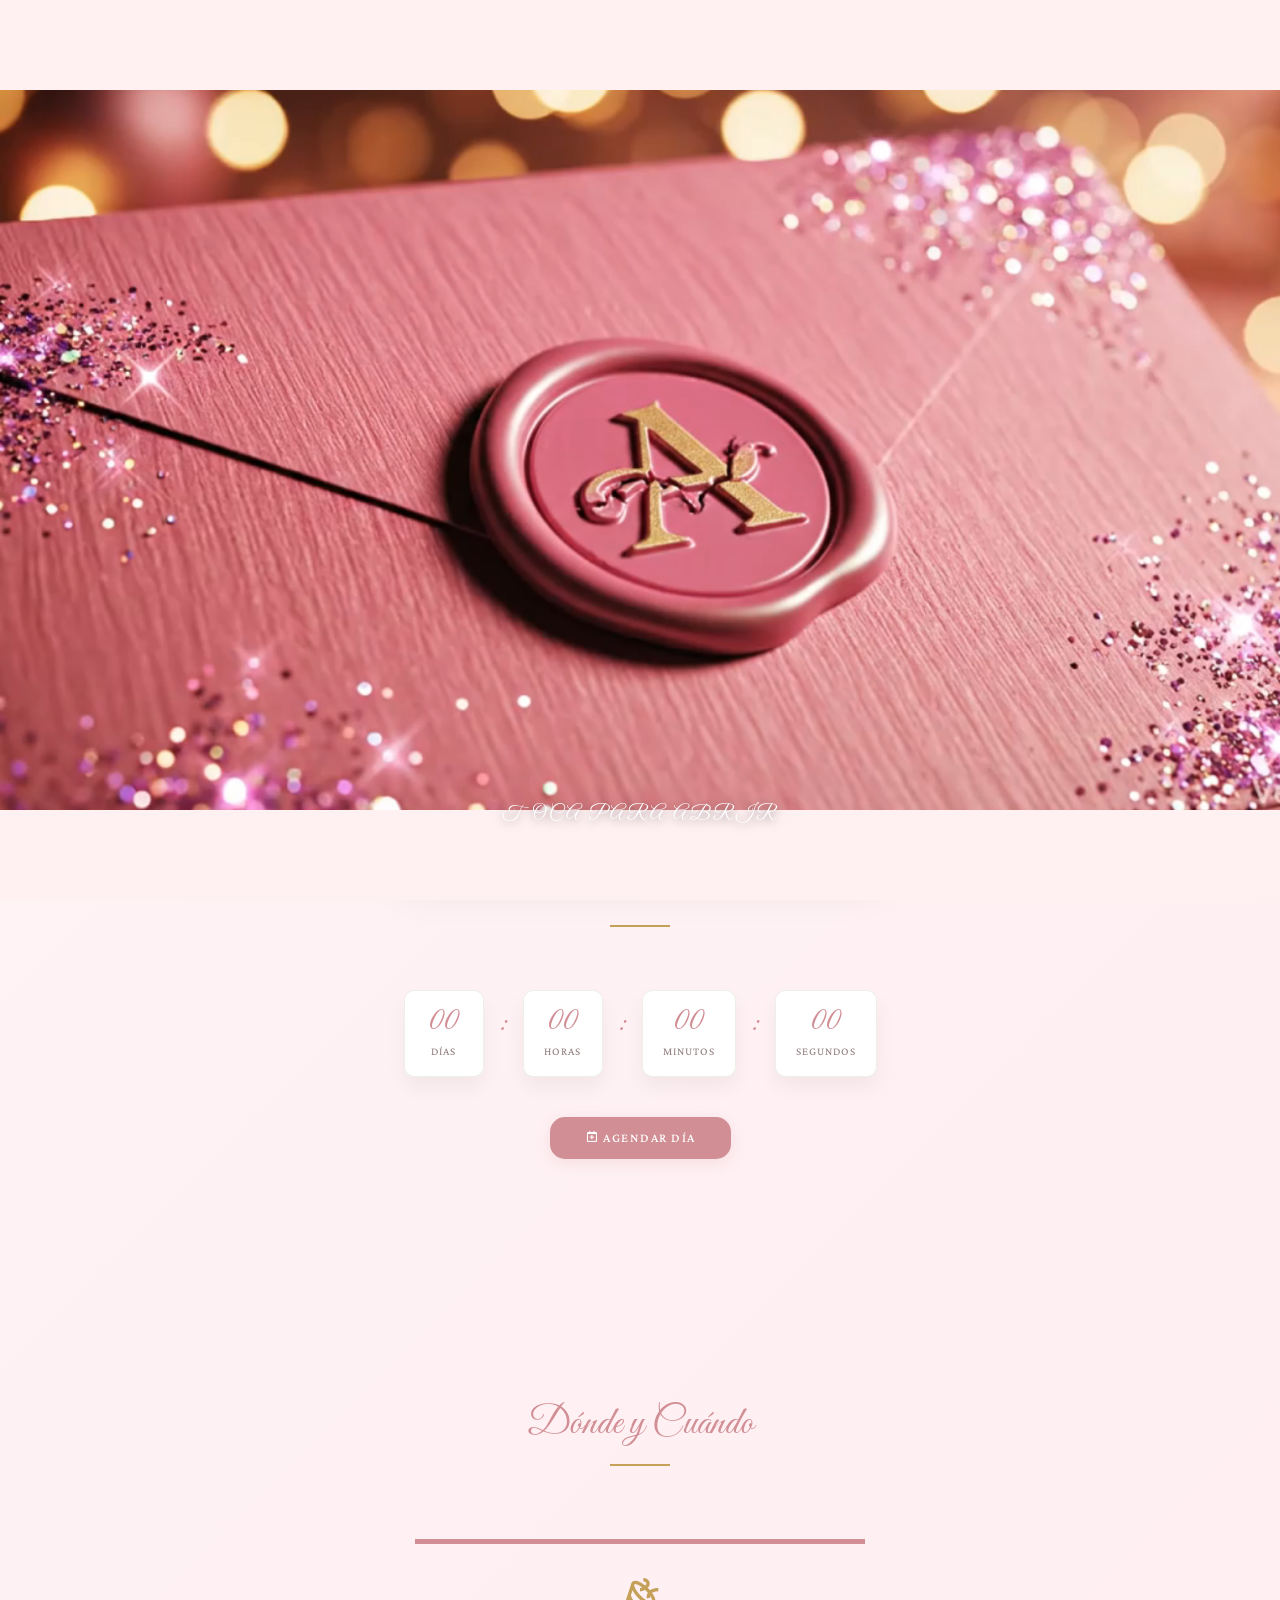
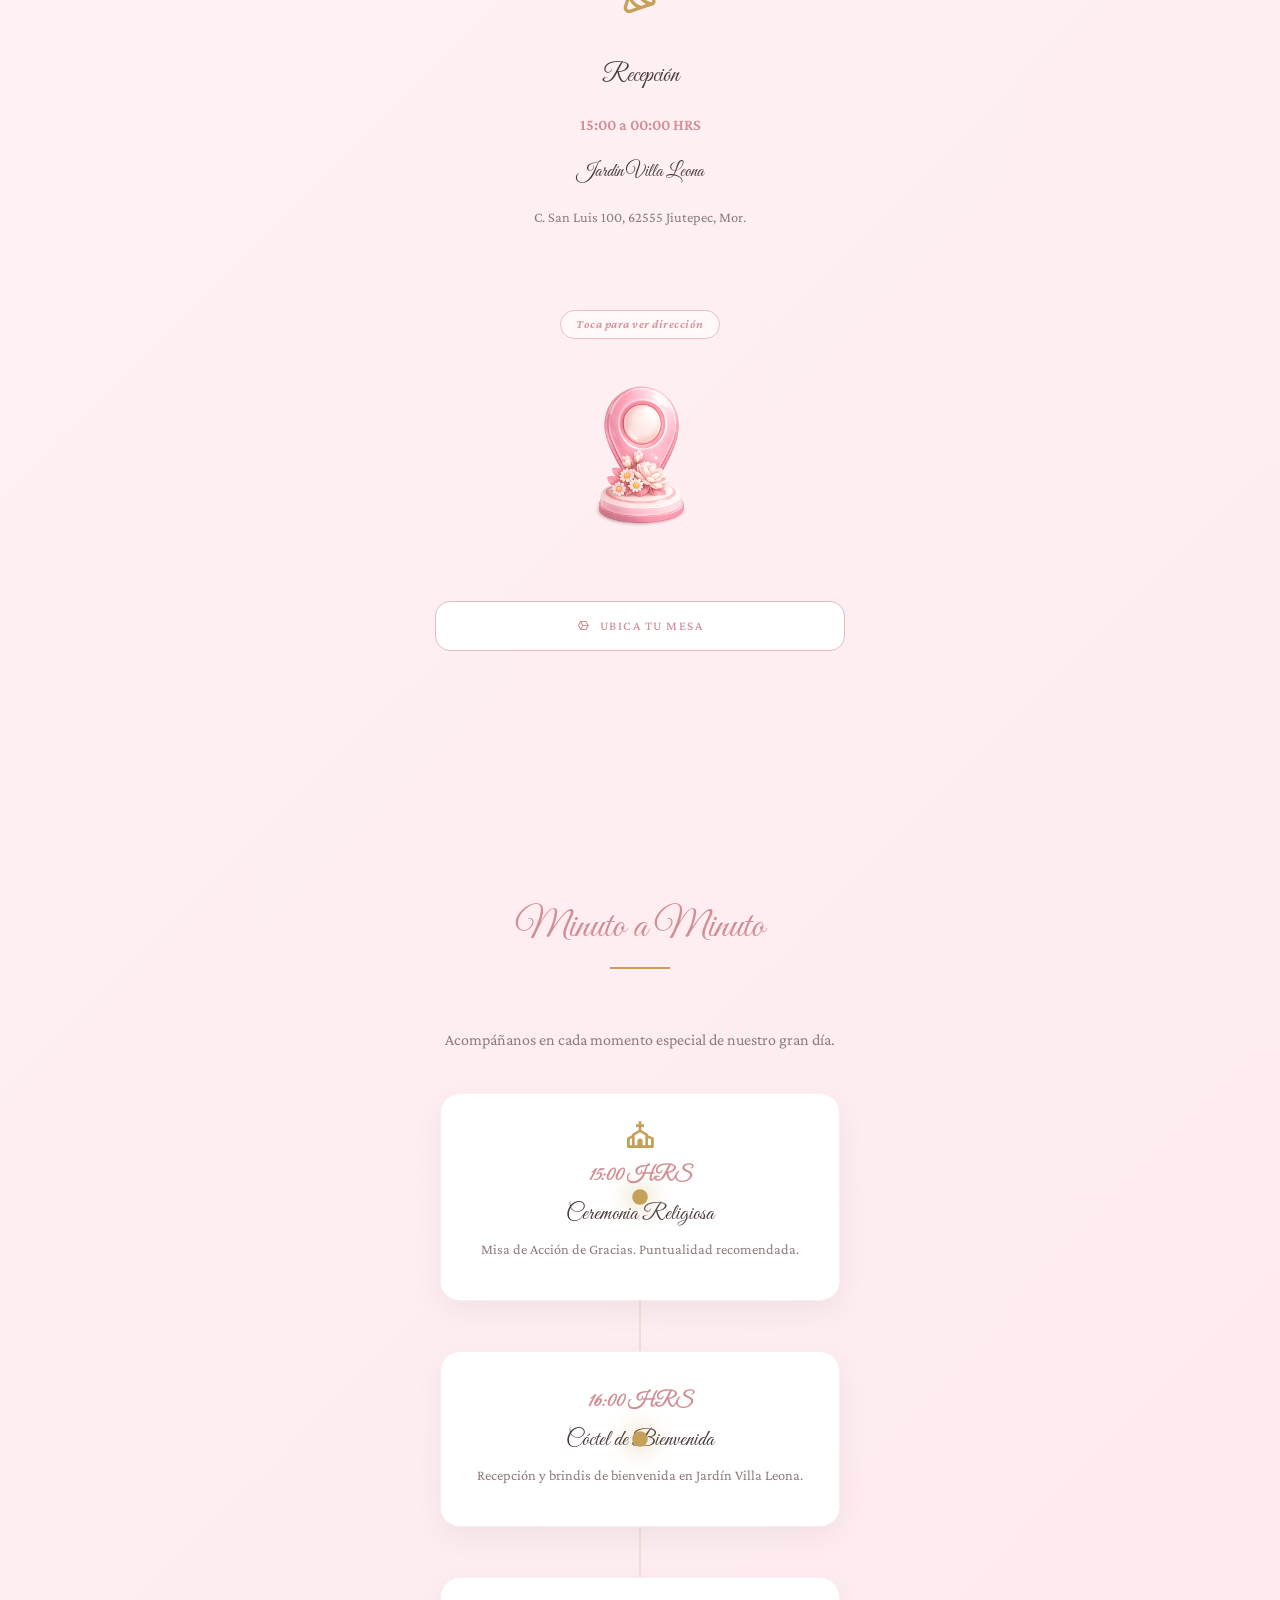
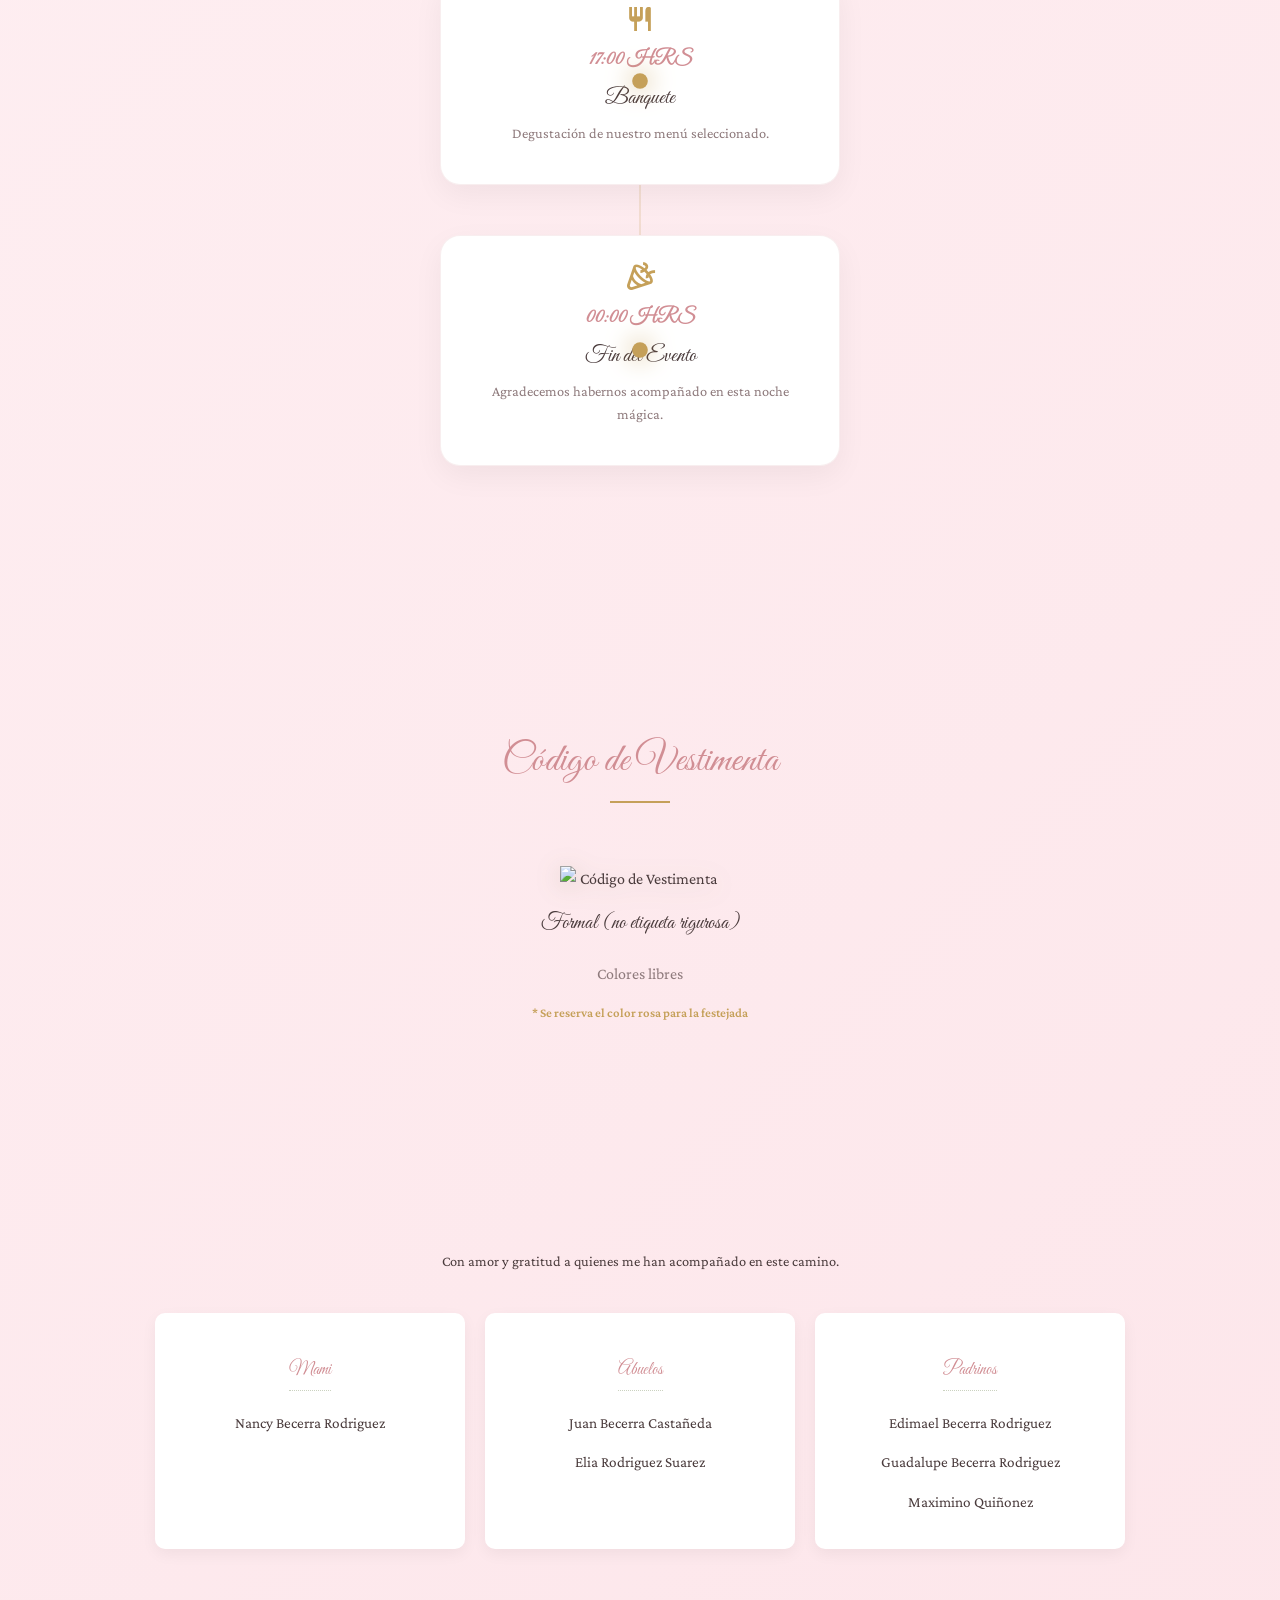
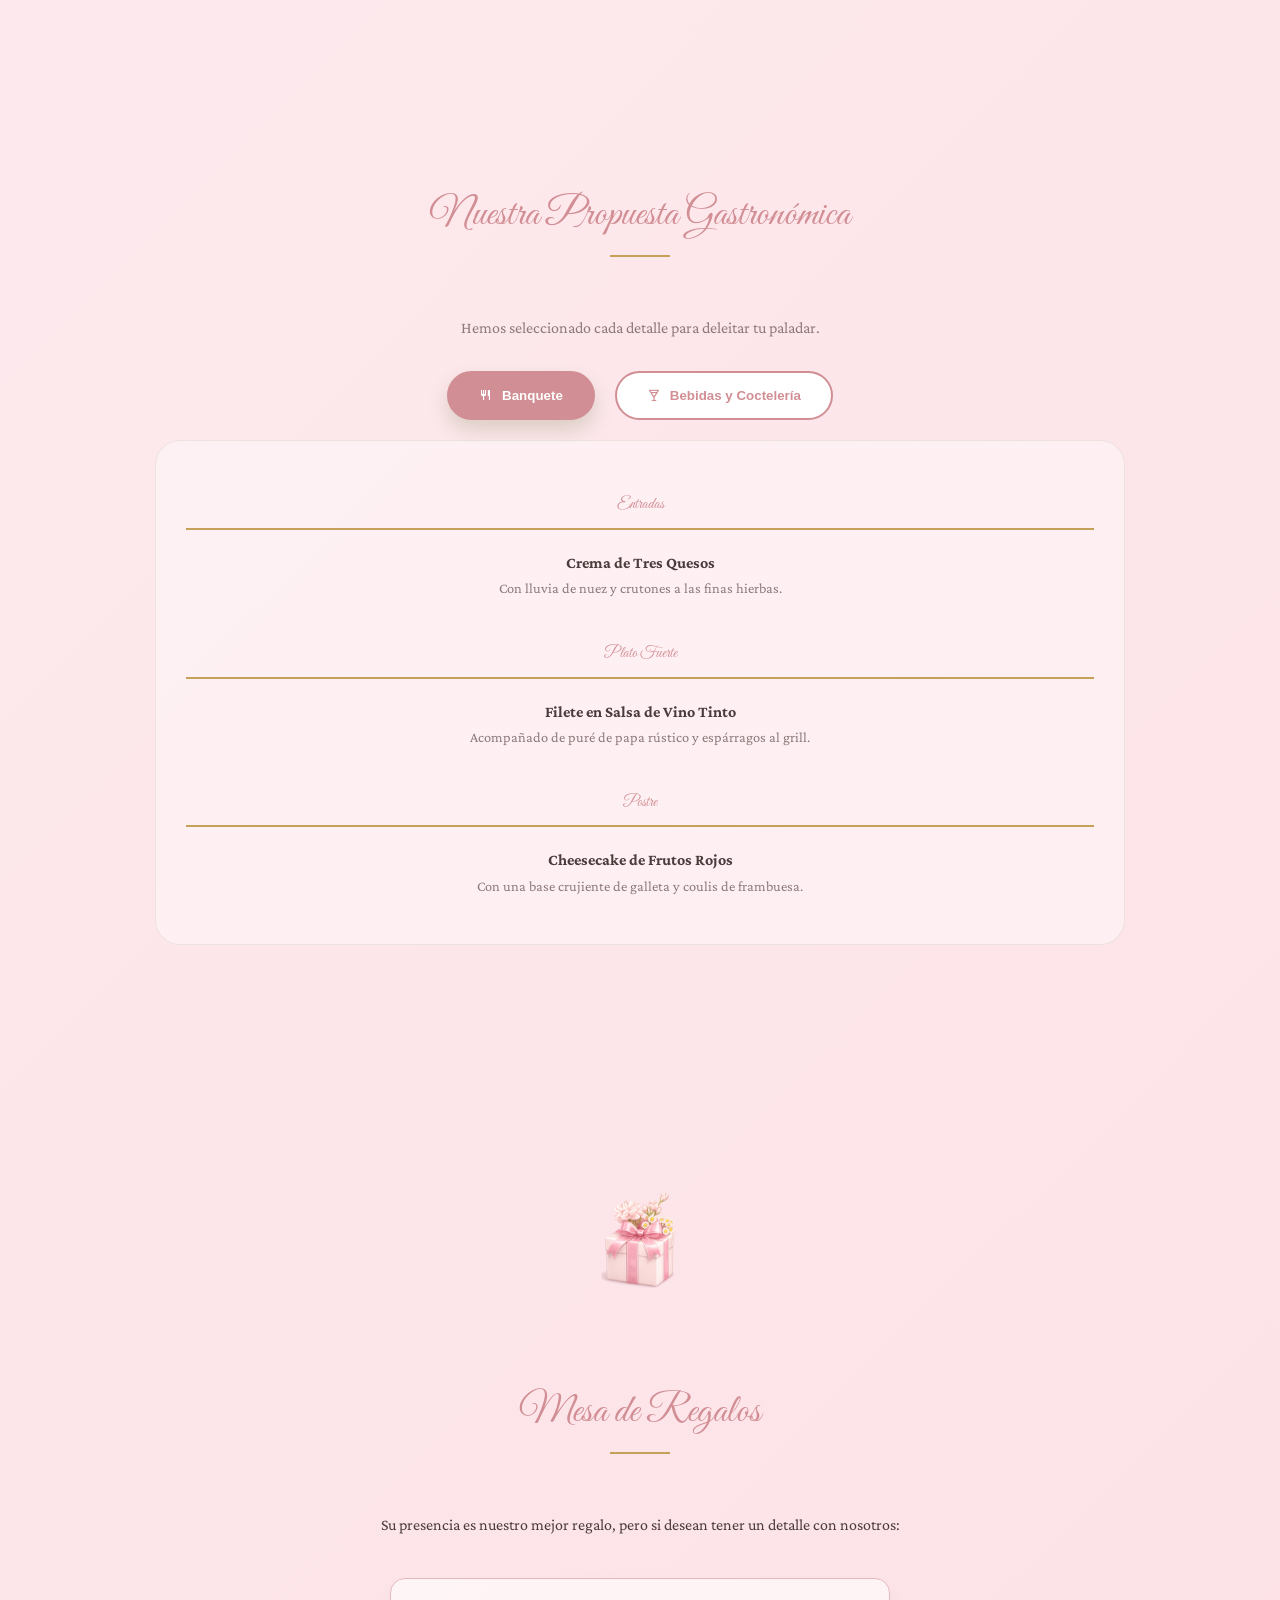
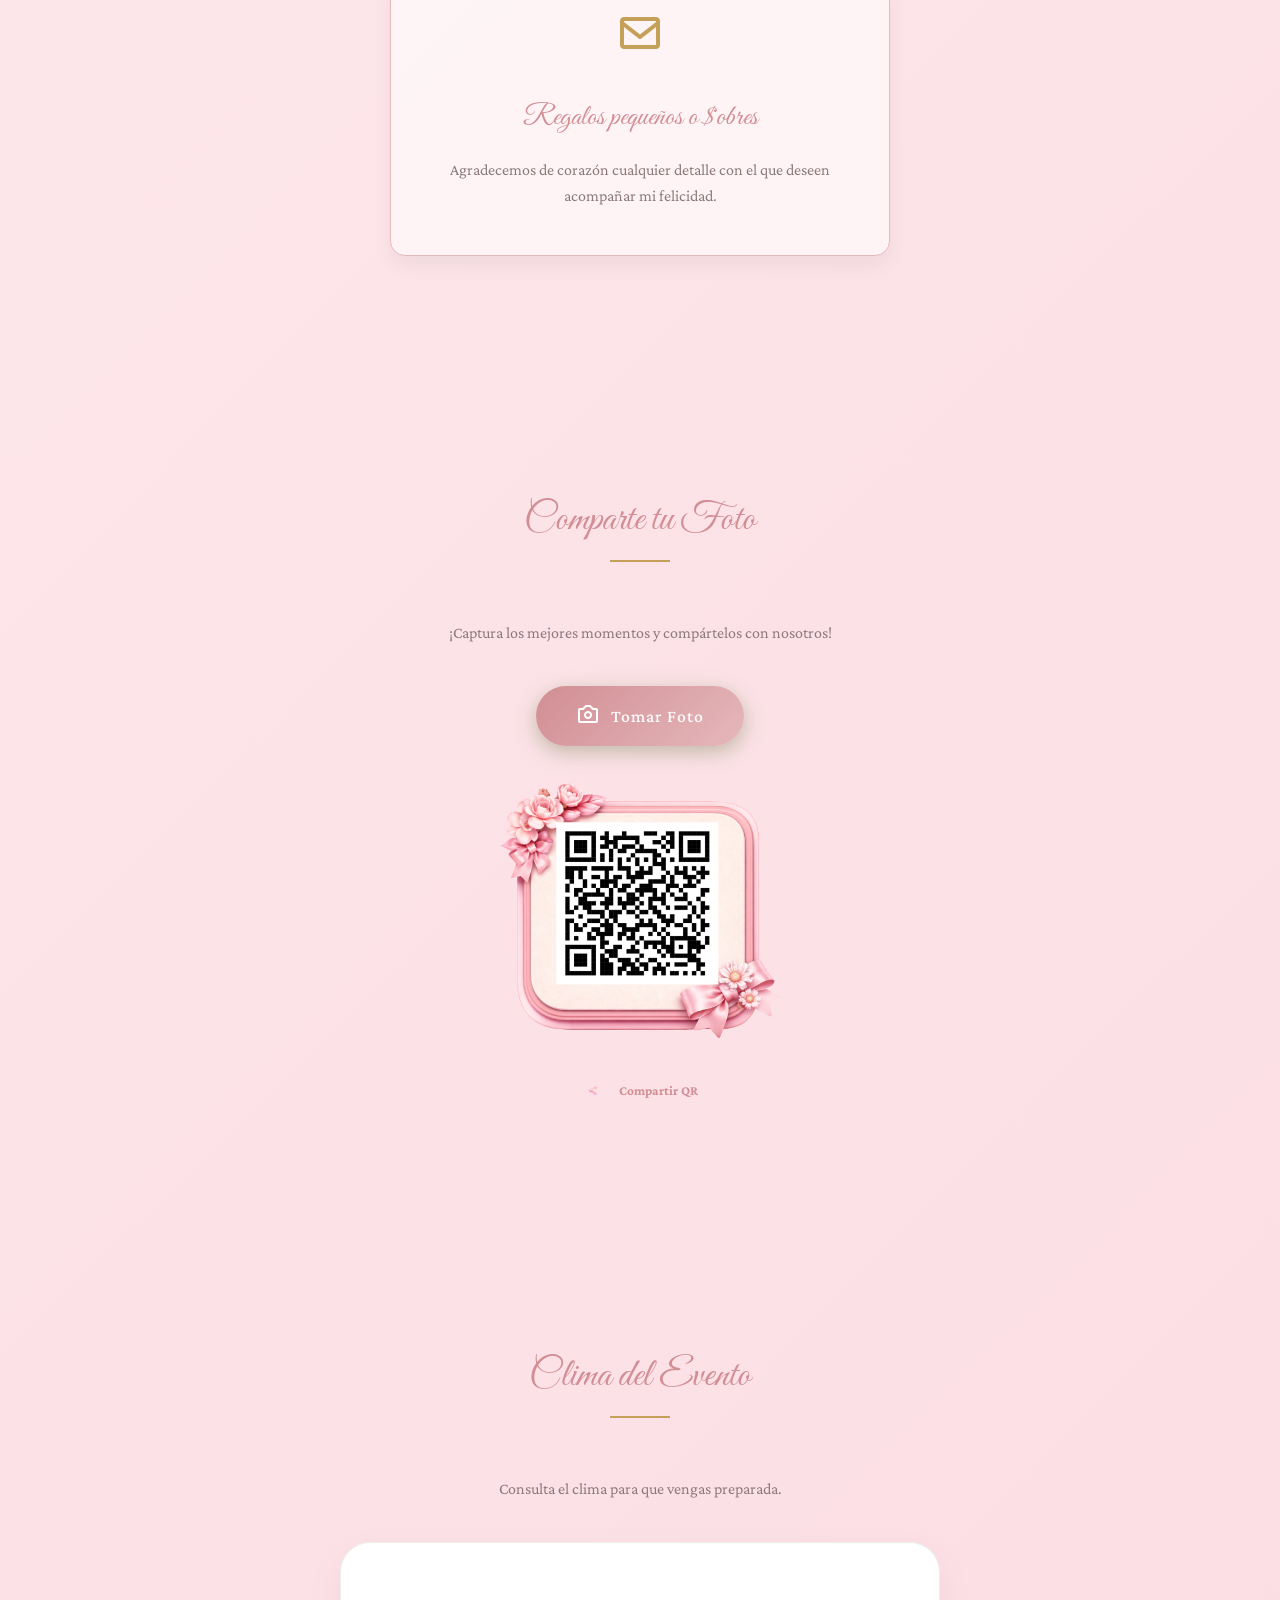
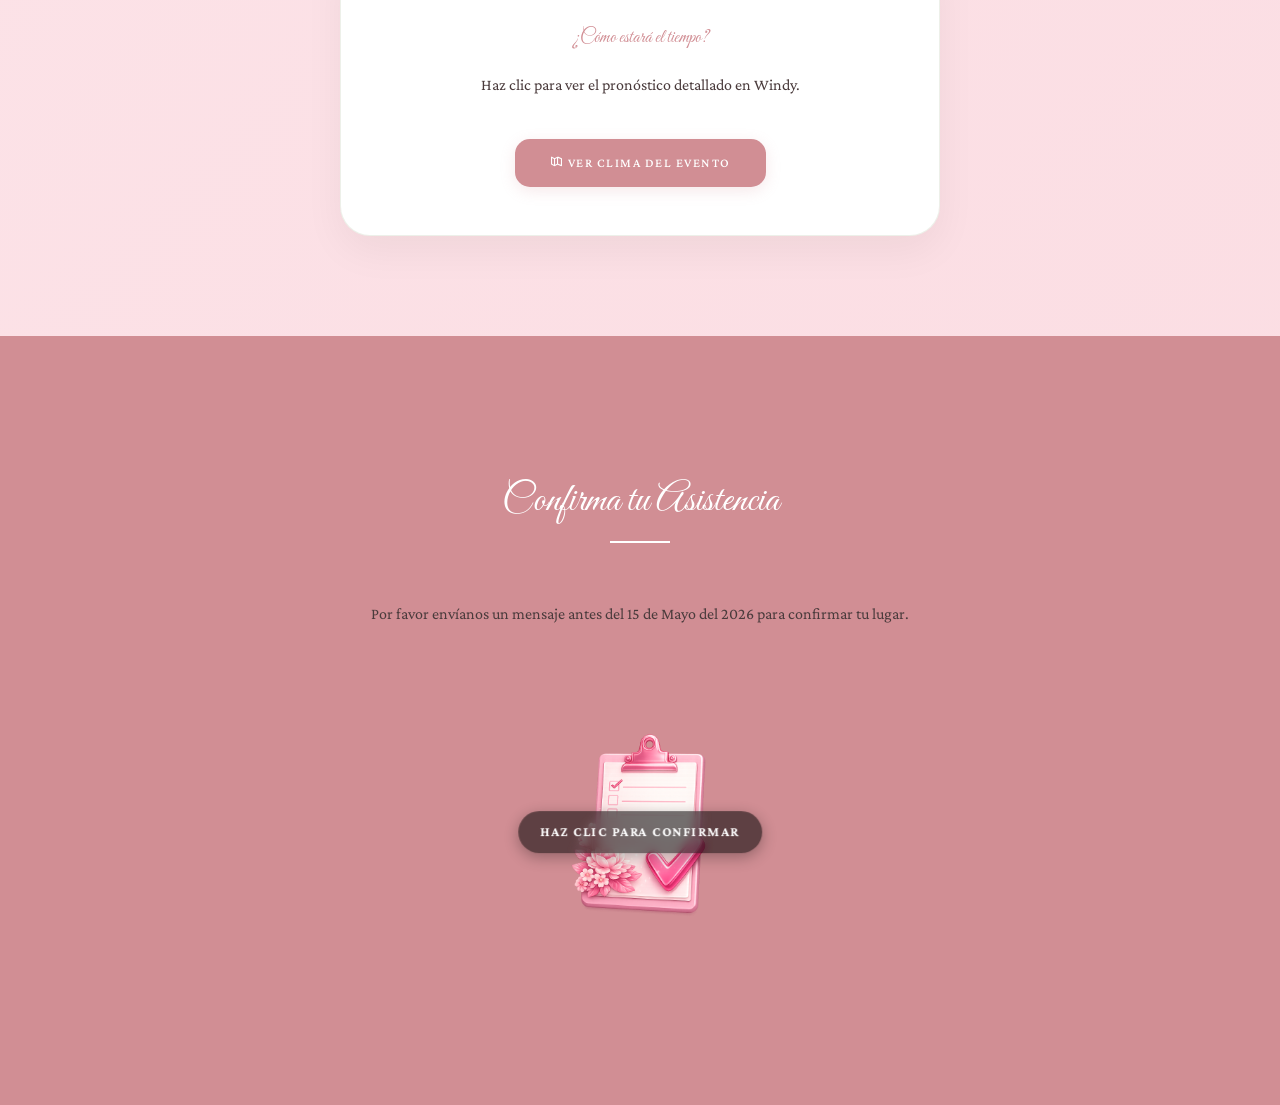
==== commit e2328d19: "Restaurar álbum de fotos, clima, menús y liberar visita guiada" ====
--- a/index.html
+++ b/index.html
@@ -59,11 +59,14 @@
     <nav class="floating-nav">
         <ul>
             <li><a href="#hero" class="active" title="Inicio"><i class='bx bx-home-heart'></i></a></li>
+            <li><a href="#clima" title="Clima"><i class='bx bx-cloud-snow'></i></a></li>
             <li><a href="#itinerario" title="Itinerario"><i class='bx bx-time-five'></i></a></li>
             <li><a href="#ubicacion" title="Ubicación"><i class='bx bx-map'></i></a></li>
+            <li><a href="#menus" title="Menús"><i class='bx bx-dish'></i></a></li>
             <li><a href="#codigo-vestimenta" title="Código"><i class='bx bx-closet' ></i></a></li>
             <li><a href="#padrinos" title="Padrinos"><i class='bx bx-group'></i></a></li>
             <li><a href="#mesa-regalos" title="Regalos"><i class='bx bx-gift'></i></a></li>
+            <li><a href="#fotos" title="Fotos"><i class='bx bx-camera'></i></a></li>
             <li><a href="#rsvp" title="Asistencia"><i class='bx bx-check-double'></i></a></li>
         </ul>
     </nav>
@@ -322,7 +325,79 @@
              </div>
         </section>
 
-
+        <!-- SECCIÓN: MENÚS -->
+        <section id="menus" class="menus-section py-5" style="position: relative;">
+            <div class="section-corner-container">
+                <img src="esquinasuperiorizquierda.png" alt="" class="section-corner corner-tl">
+                <img src="esquinasuperiorderecha.png" alt="" class="section-corner corner-tr">
+                <img src="esquina1.png" alt="" class="section-corner corner-bl">
+                <img src="esquina2.png" alt="" class="section-corner corner-br">
+            </div>
+            <div class="container text-center reveal">
+                <h2 class="section-title">Nuestra Propuesta Gastronómica</h2>
+                <p class="mt-3 text-muted">Hemos seleccionado cada detalle para deleitar tu paladar.</p>
+                
+                <div class="menu-btn-container">
+                    <button class="btn-menu-toggle active" id="btn-menu-foods">
+                        <i class='bx bx-restaurant'></i> Banquete
+                    </button>
+                    <button class="btn-menu-toggle" id="btn-menu-drinks">
+                        <i class='bx bx-drink'></i> Bebidas y Coctelería
+                    </button>
+                </div>
+
+                <!-- Menú Alimentos -->
+                <div class="menu-display active" id="menu-foods">
+                    <div class="menu-category">
+                        <h4>Entradas</h4>
+                        <div class="menu-item">
+                            <strong>Crema de Tres Quesos</strong>
+                            <span>Con lluvia de nuez y crutones a las finas hierbas.</span>
+                        </div>
+                    </div>
+                    <div class="menu-category mt-4">
+                        <h4>Plato Fuerte</h4>
+                        <div class="menu-item">
+                            <strong>Filete en Salsa de Vino Tinto</strong>
+                            <span>Acompañado de puré de papa rústico y espárragos al grill.</span>
+                        </div>
+                    </div>
+                    <div class="menu-category mt-4">
+                        <h4>Postre</h4>
+                        <div class="menu-item">
+                            <strong>Cheesecake de Frutos Rojos</strong>
+                            <span>Con una base crujiente de galleta y coulis de frambuesa.</span>
+                        </div>
+                    </div>
+                </div>
+
+                <!-- Menú Bebidas -->
+                <div class="menu-display" id="menu-drinks">
+                    <div class="menu-category">
+                        <h4>Mixología</h4>
+                        <div class="menu-item">
+                            <strong>Margarita de Maracuyá</strong>
+                            <span>Tequila premium, pulpa fresca de maracuyá y un toque de chile ancho.</span>
+                        </div>
+                        <div class="menu-item">
+                            <strong>Gin Tonic Primavera</strong>
+                            <span>Ginebra, frutos rojos, pétalos de rosa y agua tónica.</span>
+                        </div>
+                    </div>
+                    <div class="menu-category mt-4">
+                        <h4>Clásicos</h4>
+                        <div class="menu-item">
+                            <strong>Selección de Vinos</strong>
+                            <span>Tinto, Blanco y Rosado.</span>
+                        </div>
+                        <div class="menu-item">
+                            <strong>Refrescos y Coctelería sin Alcohol</strong>
+                            <span>Surtido de bebidas para todos los gustos.</span>
+                        </div>
+                    </div>
+                </div>
+            </div>
+        </section>
 
         <!-- SECCIÓN 6: MESA DE REGALOS -->
         <section id="mesa-regalos" class="gifts-section py-5 text-center" style="position: relative;">
@@ -350,6 +425,69 @@
             </div>
         </section>
 
+        <!-- SECCIÓN 7: COMPARTE TU FOTO -->
+        <section id="fotos" class="photos-section py-5 section-reveal" style="position: relative;">
+            <div class="section-corner-container">
+                <img src="esquinasuperiorizquierda.png" alt="" class="section-corner corner-tl">
+                <img src="esquinasuperiorderecha.png" alt="" class="section-corner corner-tr">
+                <img src="esquina1.png" alt="" class="section-corner corner-bl">
+                <img src="esquina2.png" alt="" class="section-corner corner-br">
+            </div>
+            <div class="container text-center reveal">
+                <h2 class="section-title">Comparte tu Foto</h2>
+                <p class="mt-3 text-muted">¡Captura los mejores momentos y compártelos con nosotros!</p>
+                
+                <div class="photo-gallery" id="photo-gallery"></div>
+
+                <div class="photo-upload-area mt-4">
+                    <button class="btn-camera" id="btn-camera" aria-label="Tomar foto">
+                        <i class='bx bx-camera'></i>
+                        <span>Tomar Foto</span>
+                    </button>
+                    <input type="file" id="photo-input" accept="image/*" capture="environment" style="display:none;">
+                    
+                    <div class="upload-status" id="upload-status" style="display:none;">
+                        <div class="upload-spinner"></div>
+                        <p>Subiendo foto...</p>
+                    </div>
+                    
+                    <div class="upload-success" id="upload-success" style="display:none;">
+                        <i class='bx bx-check-circle'></i>
+                        <p>¡Foto compartida con éxito!</p>
+                    </div>
+                    <div class="qr-container-wrapper mt-4">
+                        <img id="qr-image" src="qr.png" alt="Código QR para compartir fotos" class="qr-code-img">
+                        <button class="btn-share-qr mt-3" id="btn-share-qr">
+                            <img src="compartir.png" alt="Compartir" class="share-icon-qr-img"> Compartir QR
+                        </button>
+                    </div>
+                </div>
+            </div>
+        </section>
+
+        <!-- SECCIÓN: CLIMA DEL EVENTO -->
+        <section id="clima" class="weather-section py-5" style="position: relative;">
+            <div class="section-corner-container">
+                <img src="esquinasuperiorizquierda.png" alt="" class="section-corner corner-tl">
+                <img src="esquinasuperiorderecha.png" alt="" class="section-corner corner-tr">
+                <img src="esquina1.png" alt="" class="section-corner corner-bl">
+                <img src="esquina2.png" alt="" class="section-corner corner-br">
+            </div>
+            <div class="container text-center reveal">
+                <h2 class="section-title">Clima del Evento</h2>
+                <p class="mt-3 mb-4 text-muted">Consulta el clima para que vengas preparada.</p>
+                <div class="weather-card mt-4 reveal">
+                    <div class="weather-info">
+                        <i class='bx bx-cloud-sun' style="font-size: 3rem; color: var(--primary-color);"></i>
+                        <h3>¿Cómo estará el tiempo?</h3>
+                        <p>Haz clic para ver el pronóstico detallado en Windy.</p>
+                        <a href="https://www.windy.com/18.882/-99.177?18.284,-99.177,8,m:eewac50" target="_blank" class="btn-primary mt-3">
+                            <i class='bx bx-map-alt'></i> Ver Clima del Evento
+                        </a>
+                    </div>
+                </div>
+            </div>
+        </section>
 
         <!-- SECCIÓN 7: ASISTENCIA (RSVP) -->
         <section id="rsvp" class="rsvp-section footer-section py-5 bg-dark" style="position: relative; overflow: hidden;">
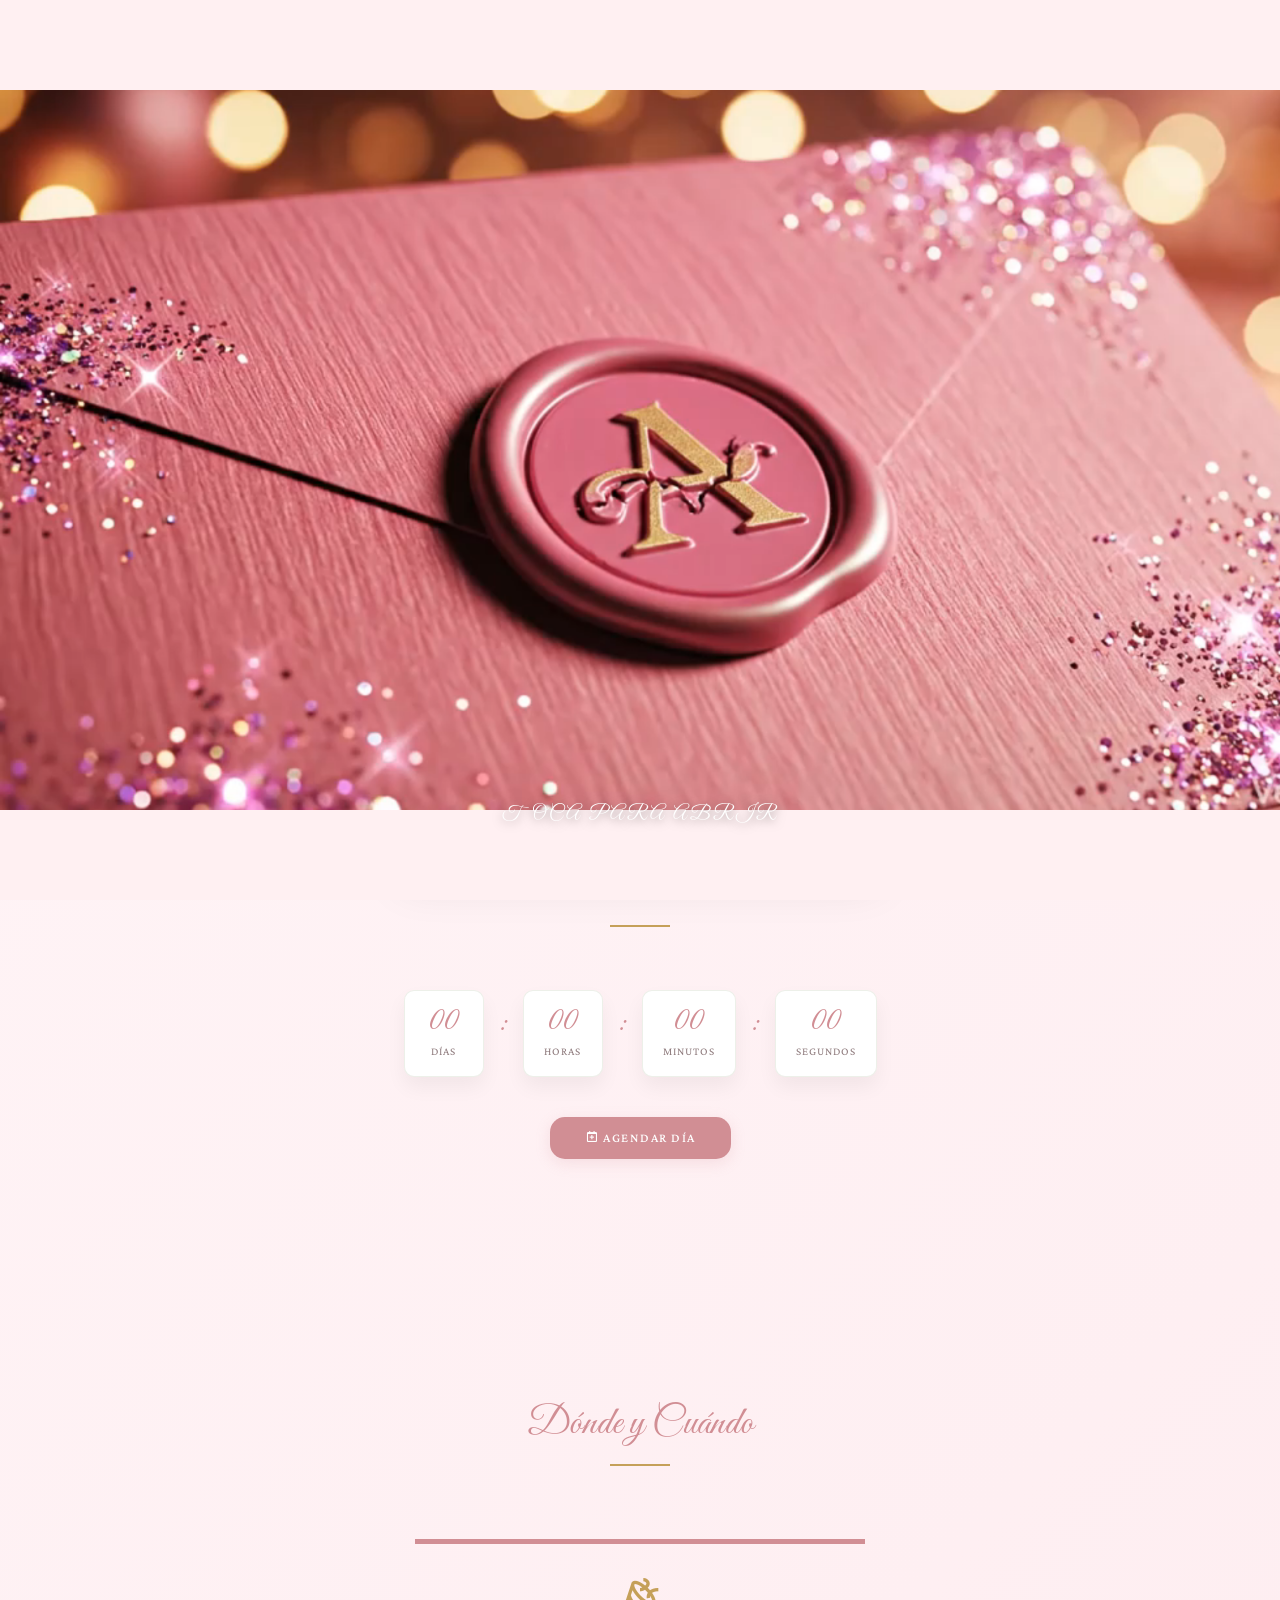
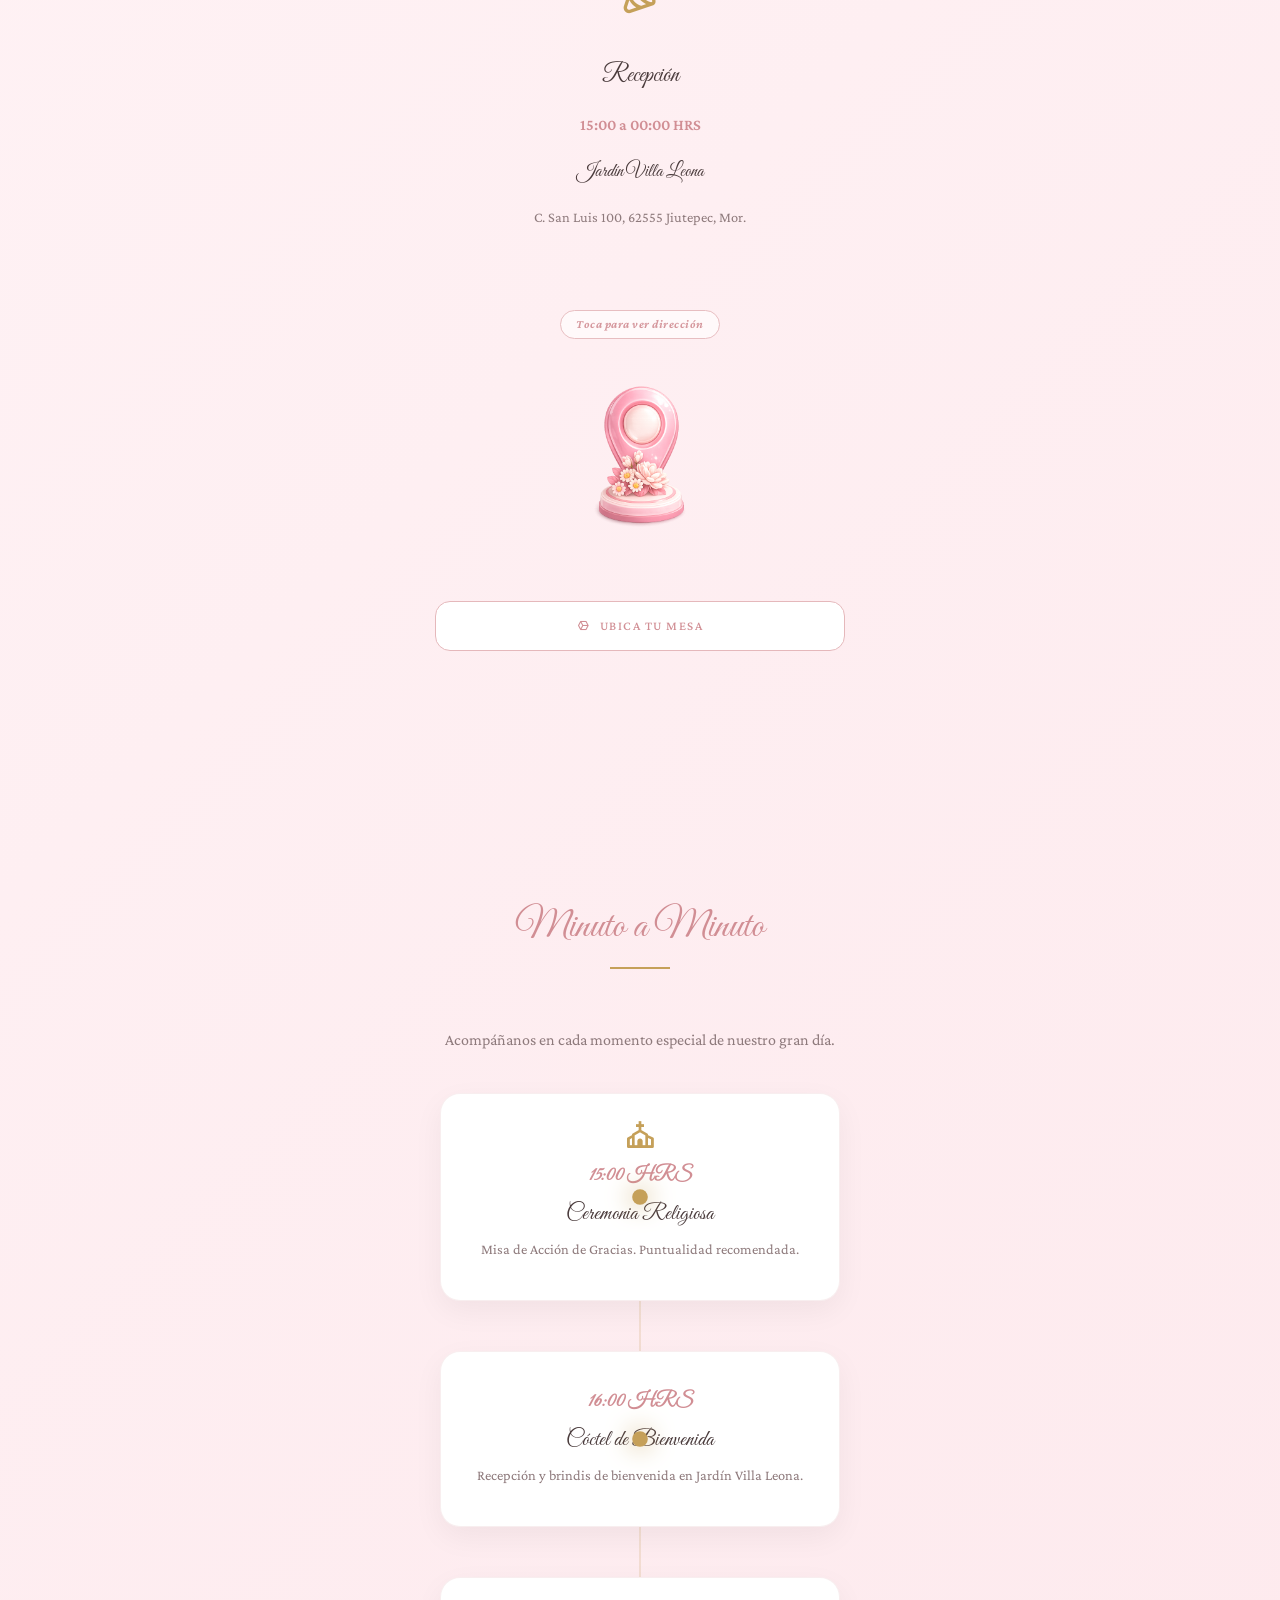
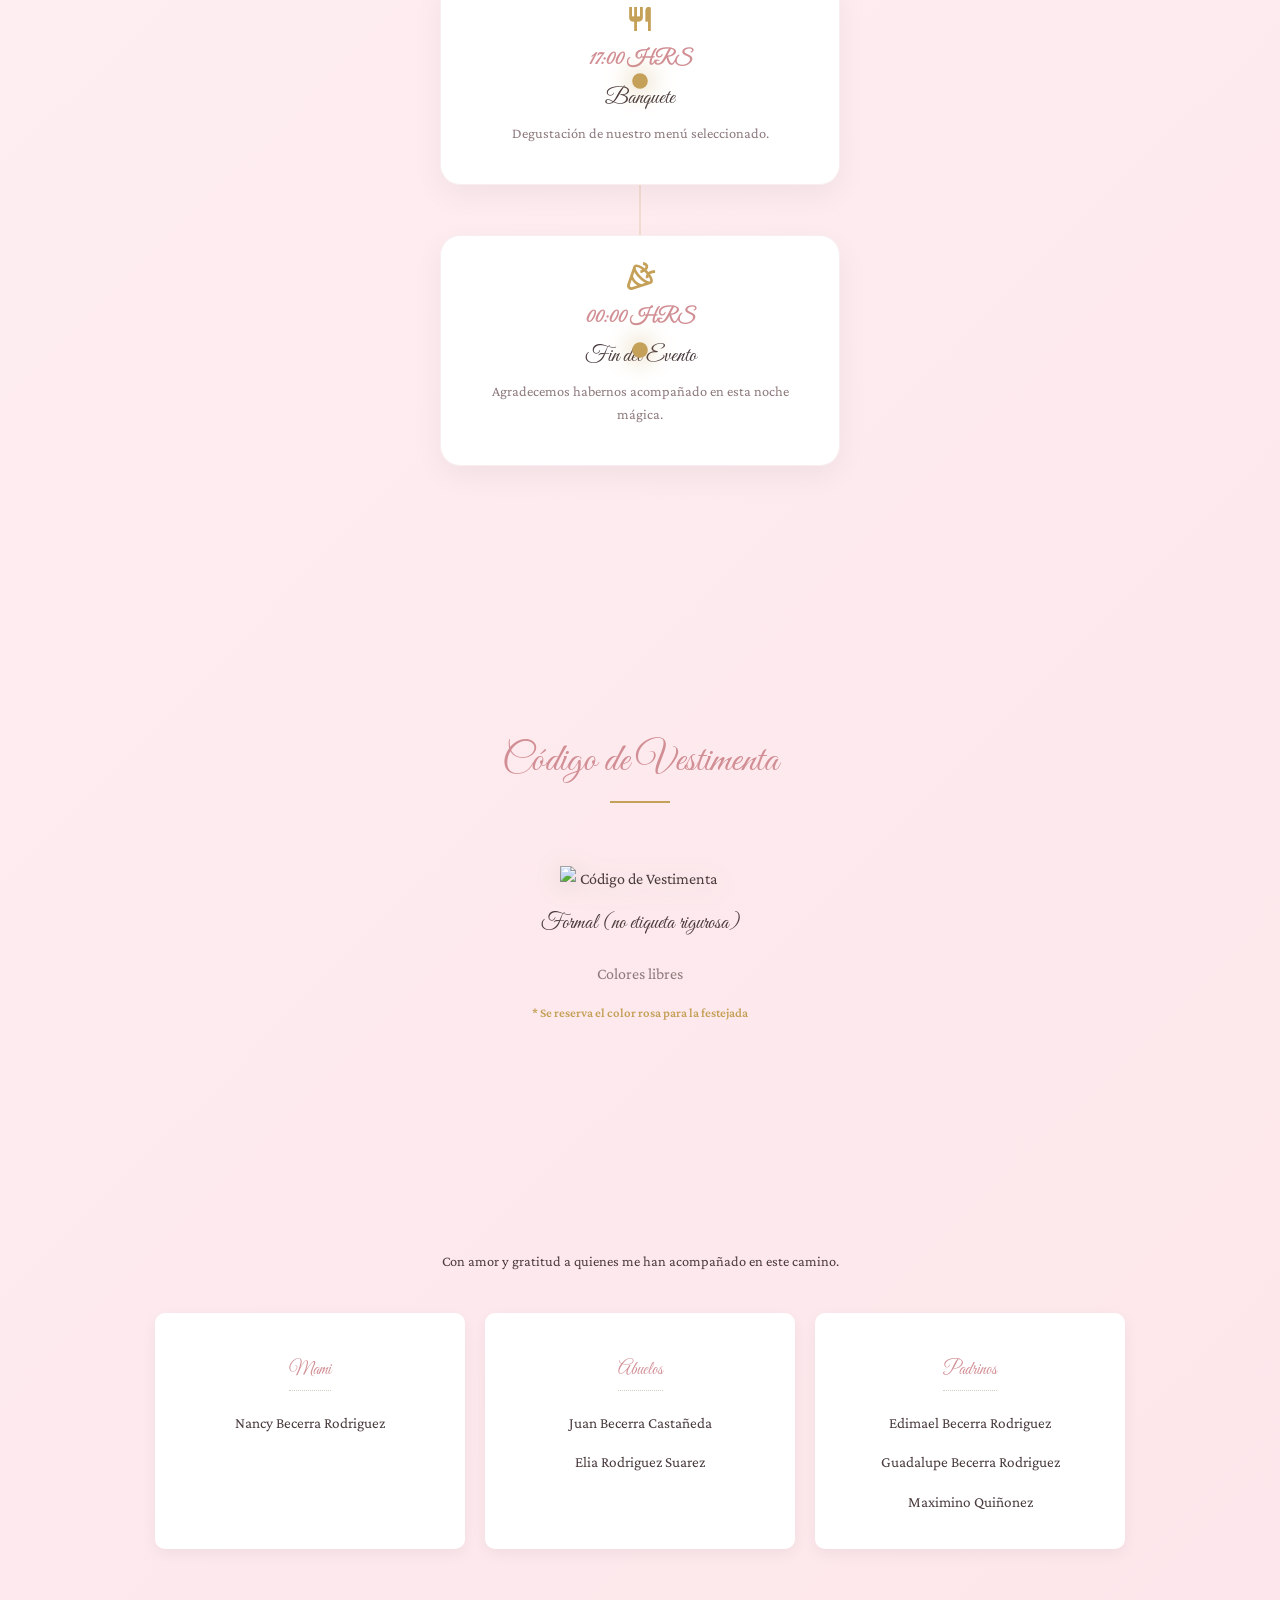
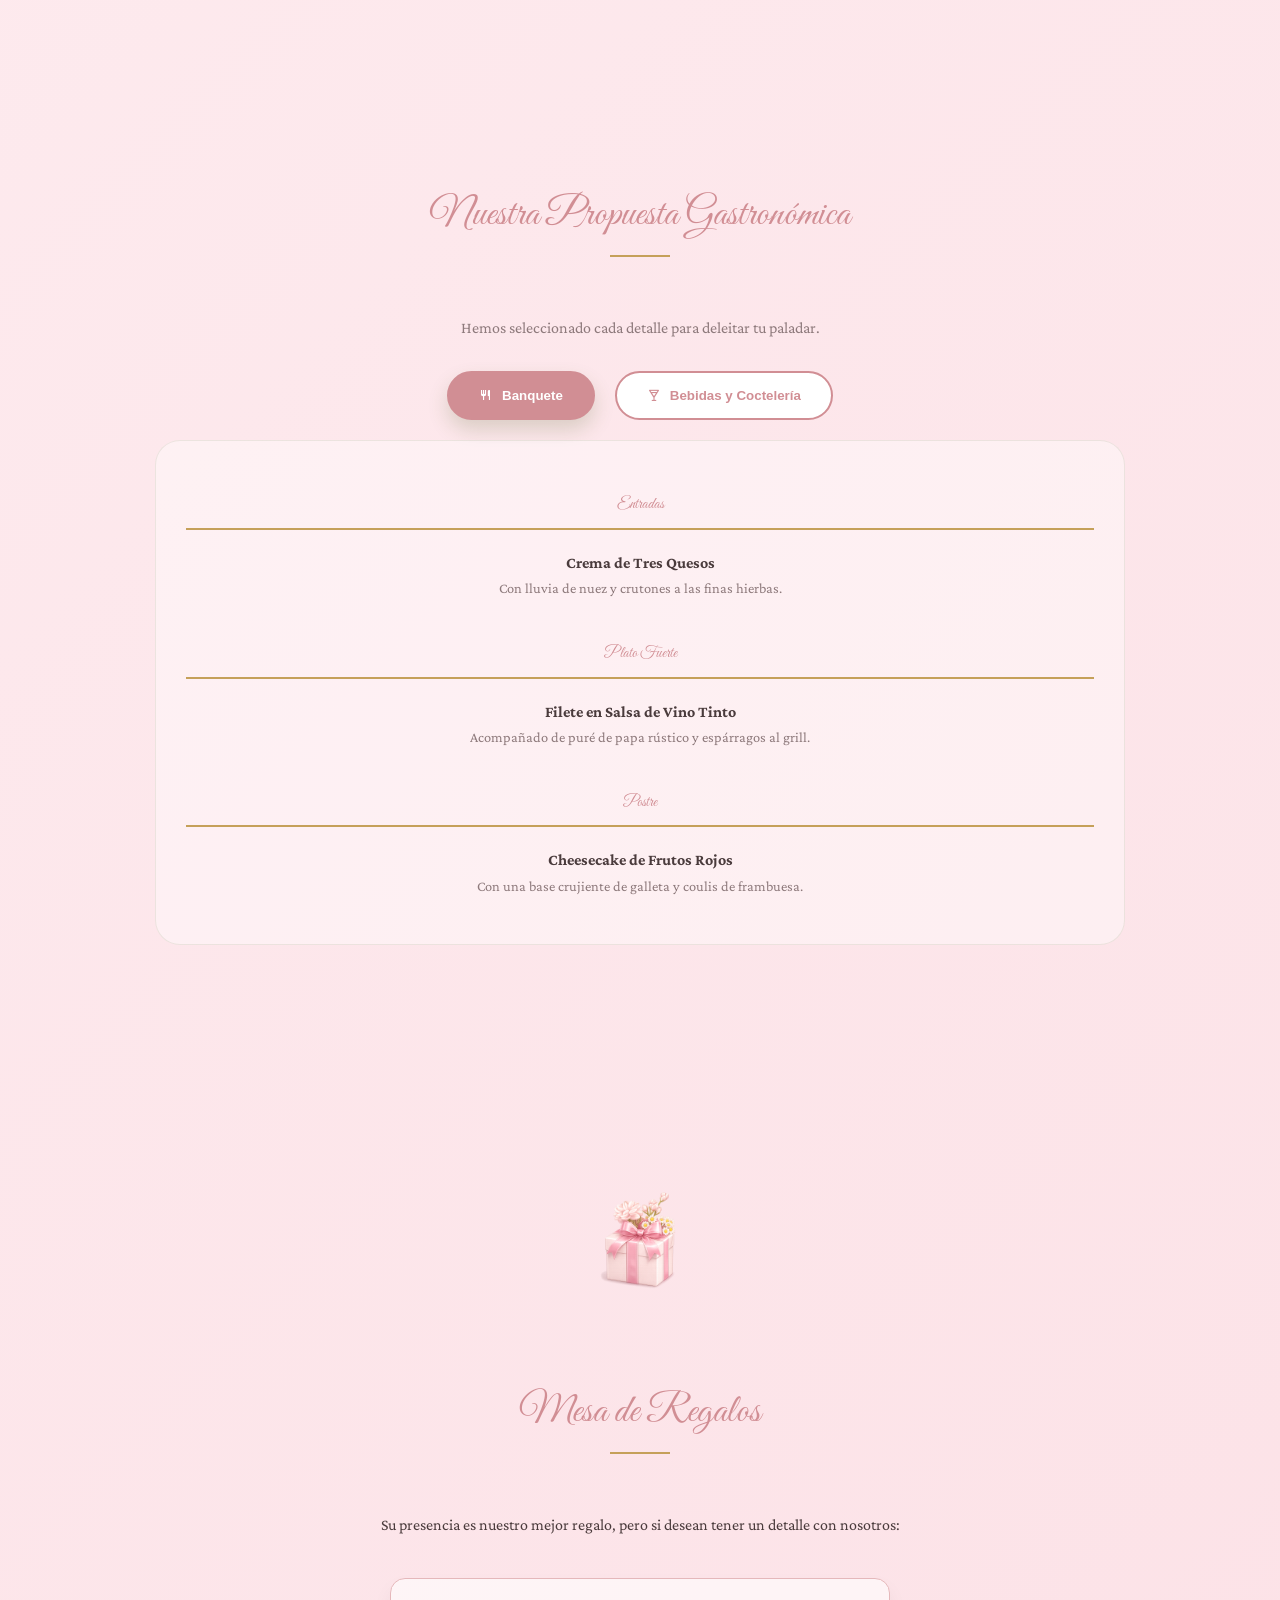
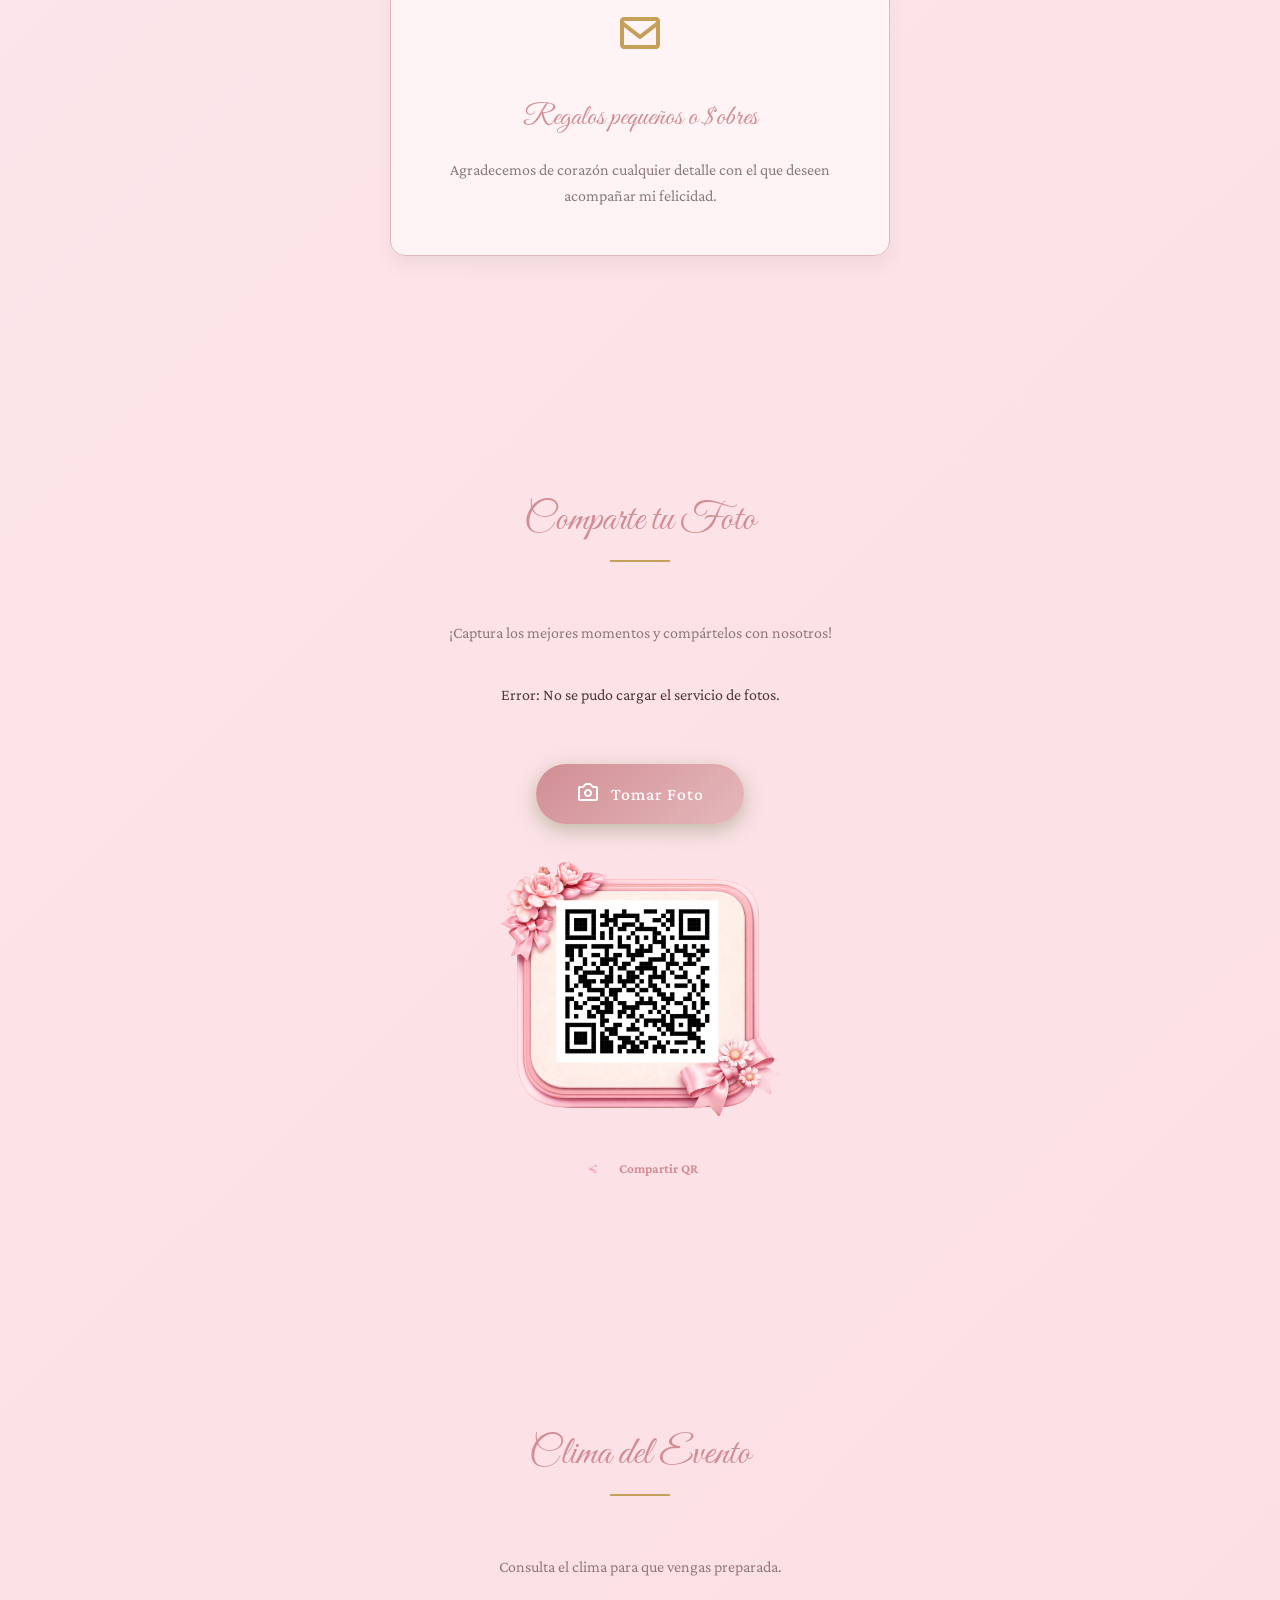
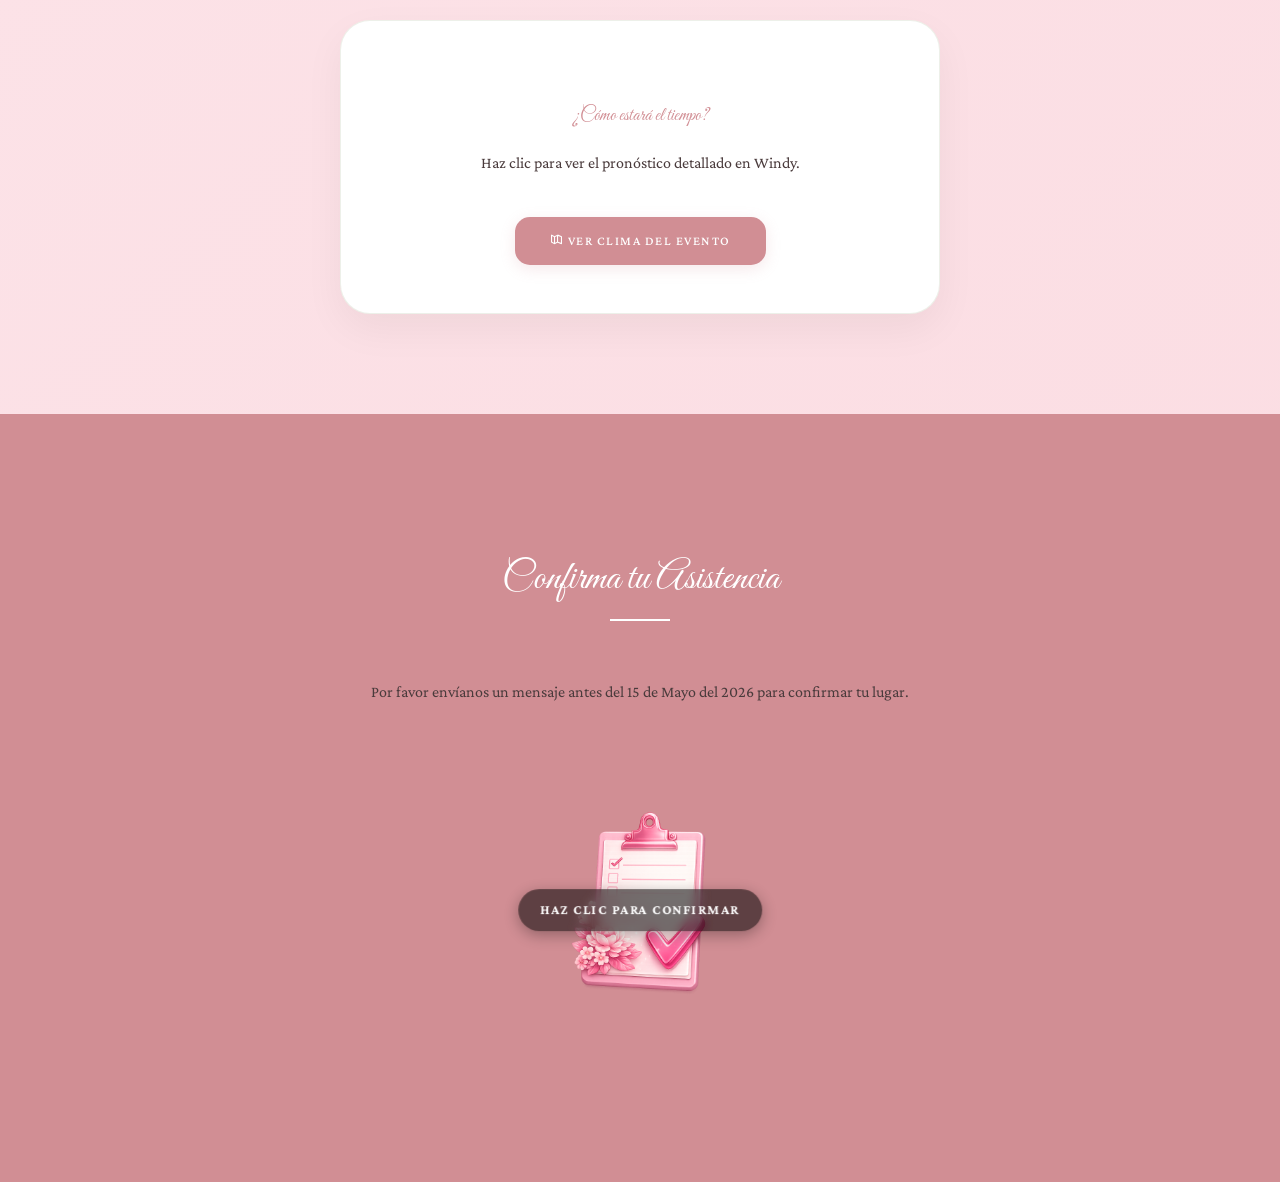
==== commit 11ca7302: "Migracion completa a Supabase con album independiente y soporte en tiempo real" ====
--- a/index.html
+++ b/index.html
@@ -535,8 +535,14 @@
     <!-- Driver.js -->
     <script src="https://cdn.jsdelivr.net/npm/driver.js@1.3.1/dist/driver.js.iife.js"></script>
 
+    <!-- Supabase SDK -->
+    <script src="https://cdn.jsdelivr.net/npm/@supabase/supabase-js@2"></script>
+
+    <!-- Toast Notification -->
+    <div id="toast-container" class="toast-container"></div>
+
     <!-- JS Scripts -->
-    <script src="js/script.js?v=final_robust"></script>
+    <script src="js/script.js?v=final_robust_v3"></script>
 </body>
 </html>
 
--- a/css/styles.css
+++ b/css/styles.css
@@ -1569,10 +1569,7 @@
     align-items: center;
     gap: 15px;
     margin-top: 20px;
-}
-
-.photo-gallery:empty {
-    display: none;
+    min-height: 50px;
 }
 
 .photo-gallery-latest {
@@ -2350,3 +2347,59 @@
     color: var(--primary-color) !important;
     transform: scale(1.1);
 }
+/* TOAST NOTIFICATIONS */
+.toast-container {
+    position: fixed;
+    bottom: 80px;
+    left: 50%;
+    transform: translateX(-50%);
+    z-index: 2000001;
+    display: flex;
+    flex-direction: column;
+    gap: 10px;
+    pointer-events: none;
+}
+
+.toast {
+    background: rgba(255, 255, 255, 0.9);
+    backdrop-filter: blur(10px);
+    -webkit-backdrop-filter: blur(10px);
+    color: var(--text-color);
+    padding: 12px 20px;
+    border-radius: 50px;
+    box-shadow: 0 10px 25px rgba(0,0,0,0.15);
+    border: 1px solid var(--secondary-color);
+    font-size: 0.9rem;
+    display: flex;
+    align-items: center;
+    gap: 10px;
+    animation: toastIn 0.5s cubic-bezier(0.175, 0.885, 0.32, 1.275) forwards,
+               toastOut 0.5s cubic-bezier(0.175, 0.885, 0.32, 1.275) 4.5s forwards;
+    pointer-events: auto;
+}
+
+.toast i {
+    color: var(--primary-color);
+    font-size: 1.2rem;
+}
+
+@keyframes toastIn {
+    from { opacity: 0; transform: translateY(20px) scale(0.8); }
+    to { opacity: 1; transform: translateY(0) scale(1); }
+}
+
+@keyframes toastOut {
+    from { opacity: 1; transform: translateY(0) scale(1); }
+    to { opacity: 0; transform: translateY(-20px) scale(0.8); }
+}
+
+@media (max-width: 768px) {
+    .toast-container {
+        bottom: 70px;
+        width: 90%;
+    }
+    .toast {
+        font-size: 0.8rem;
+        padding: 10px 15px;
+    }
+}
